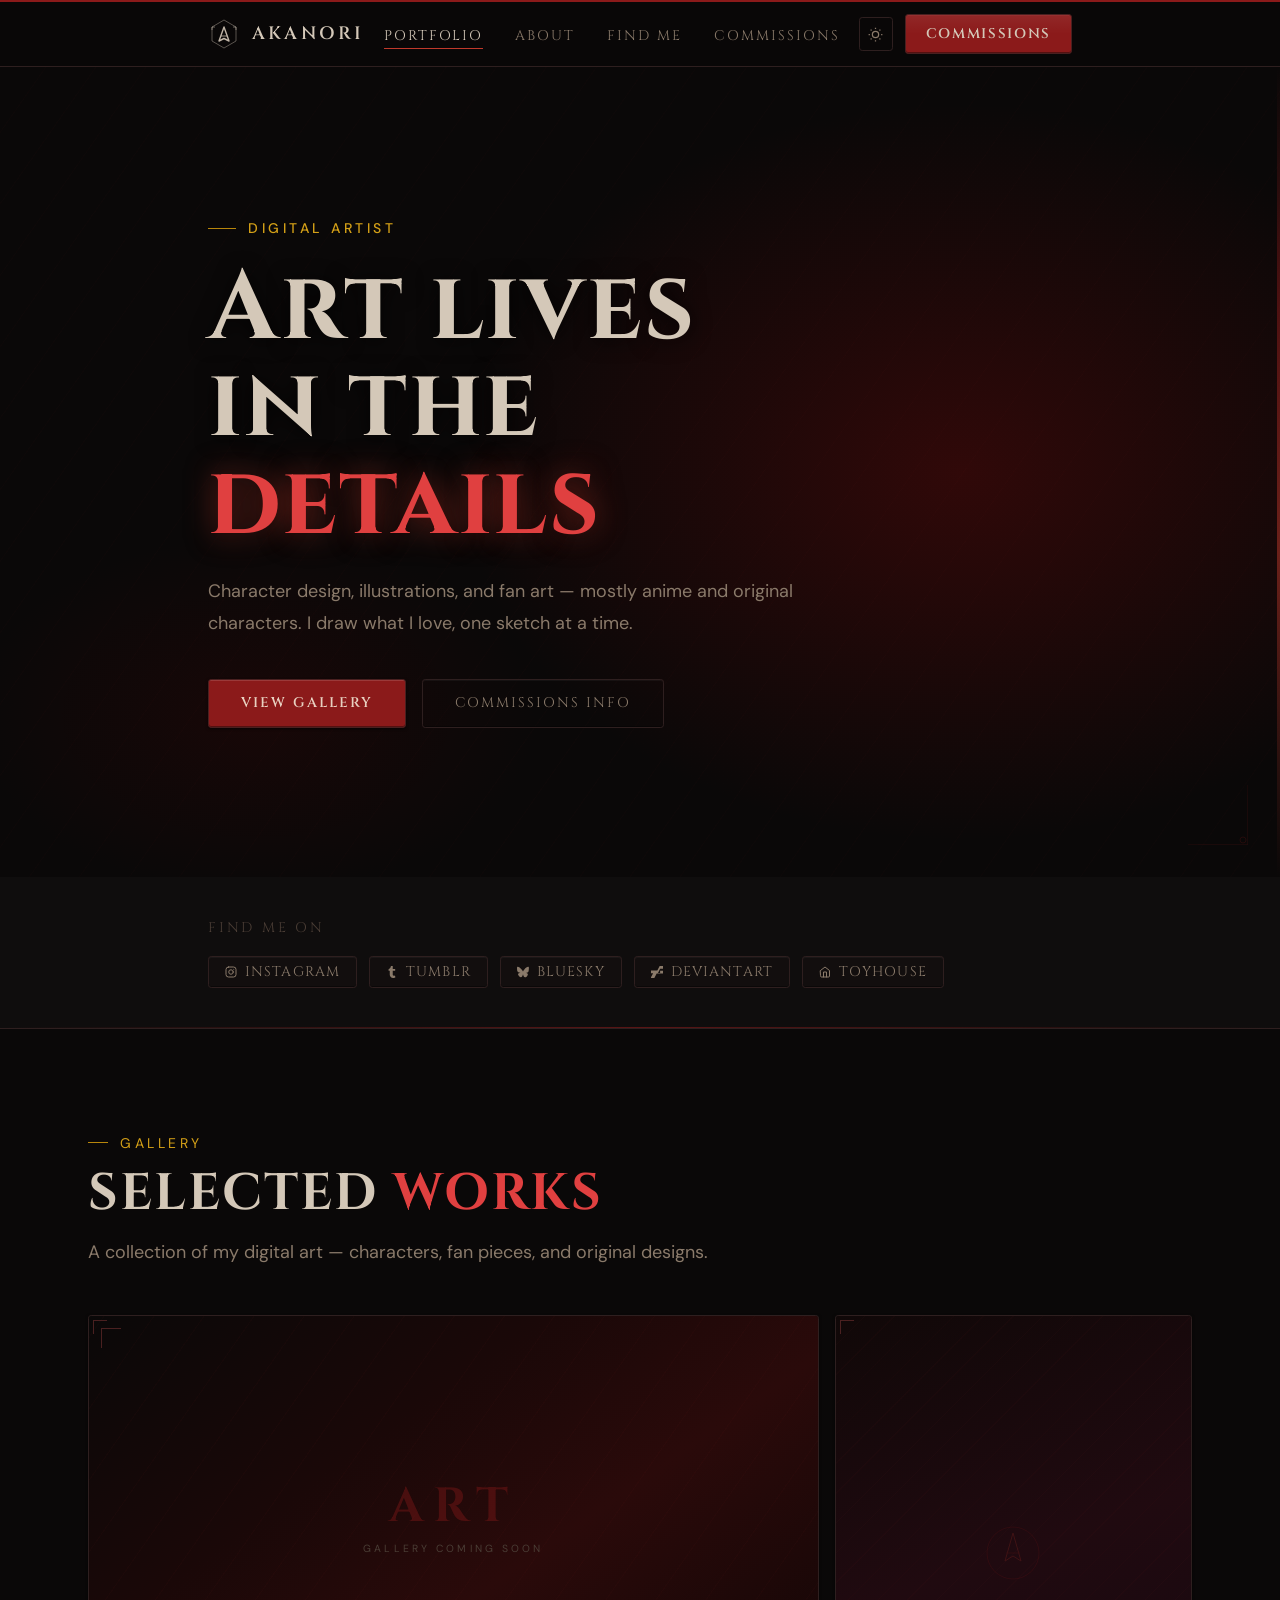
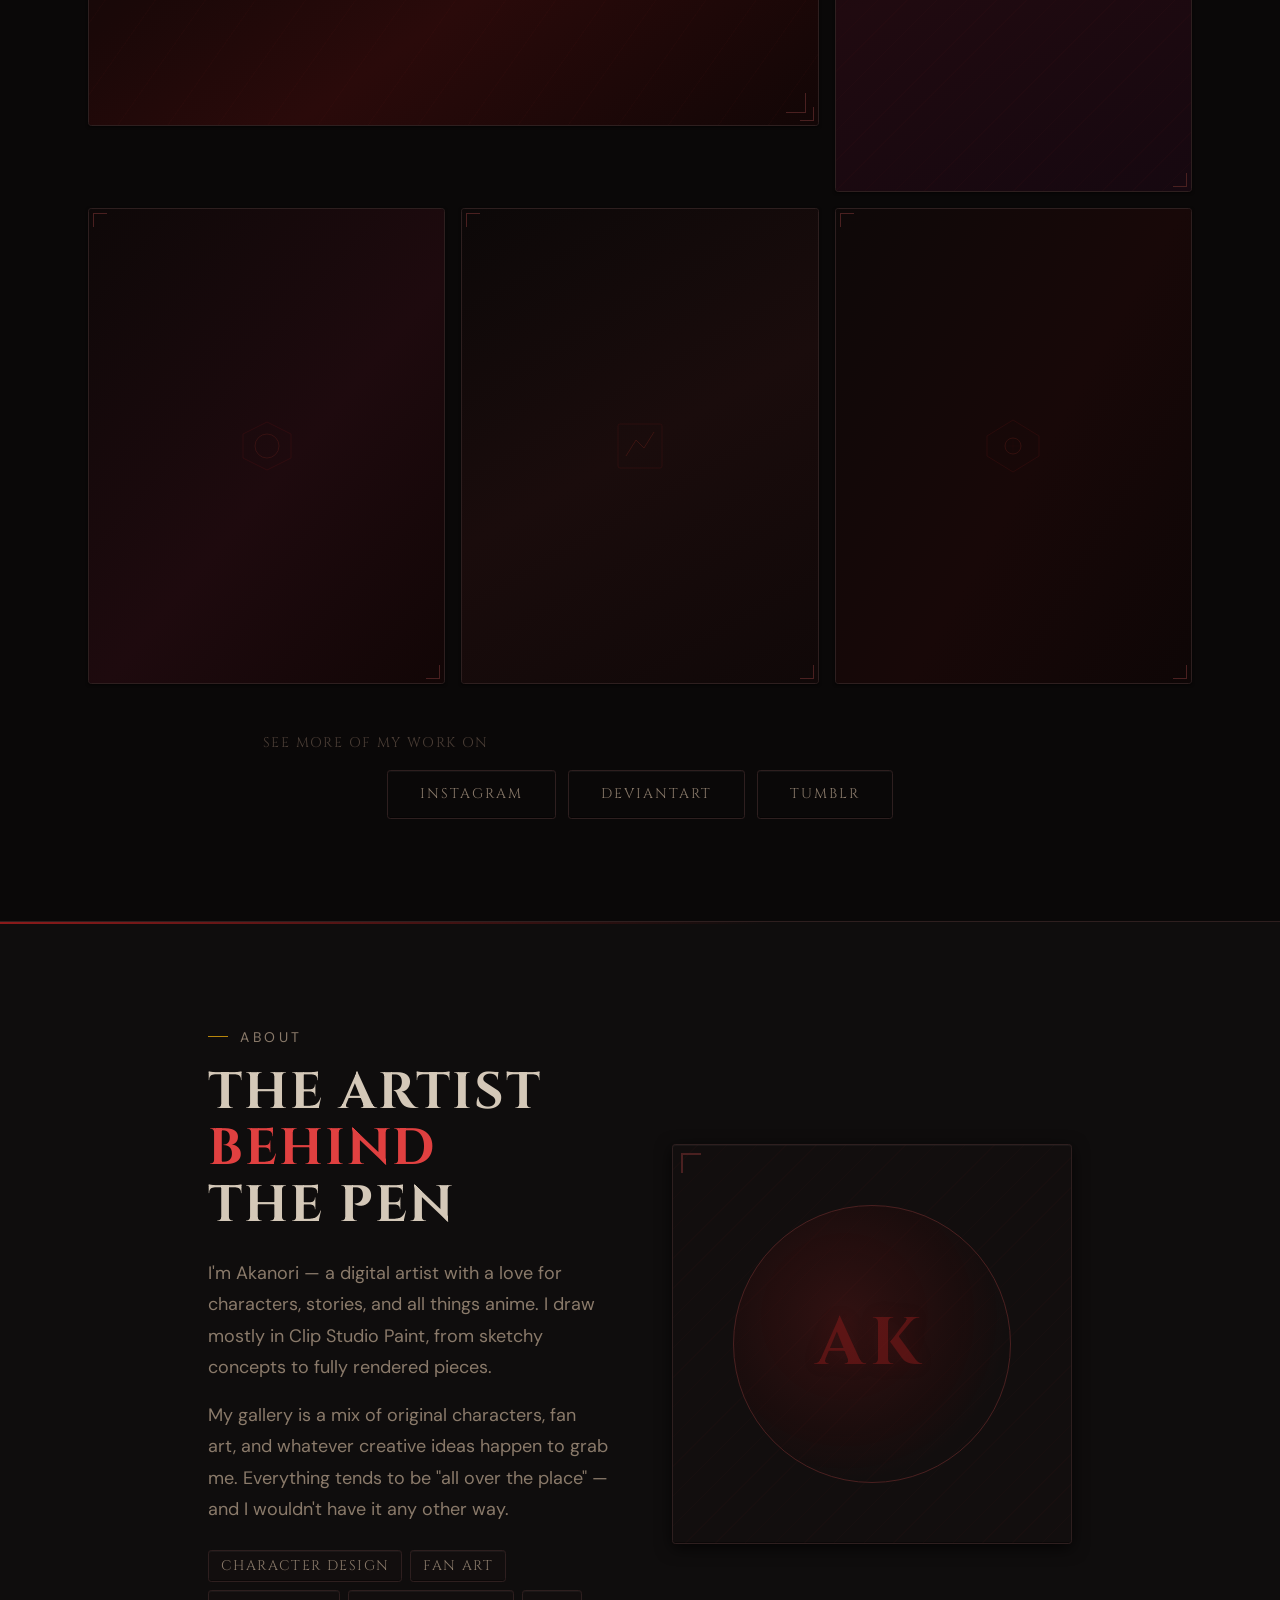
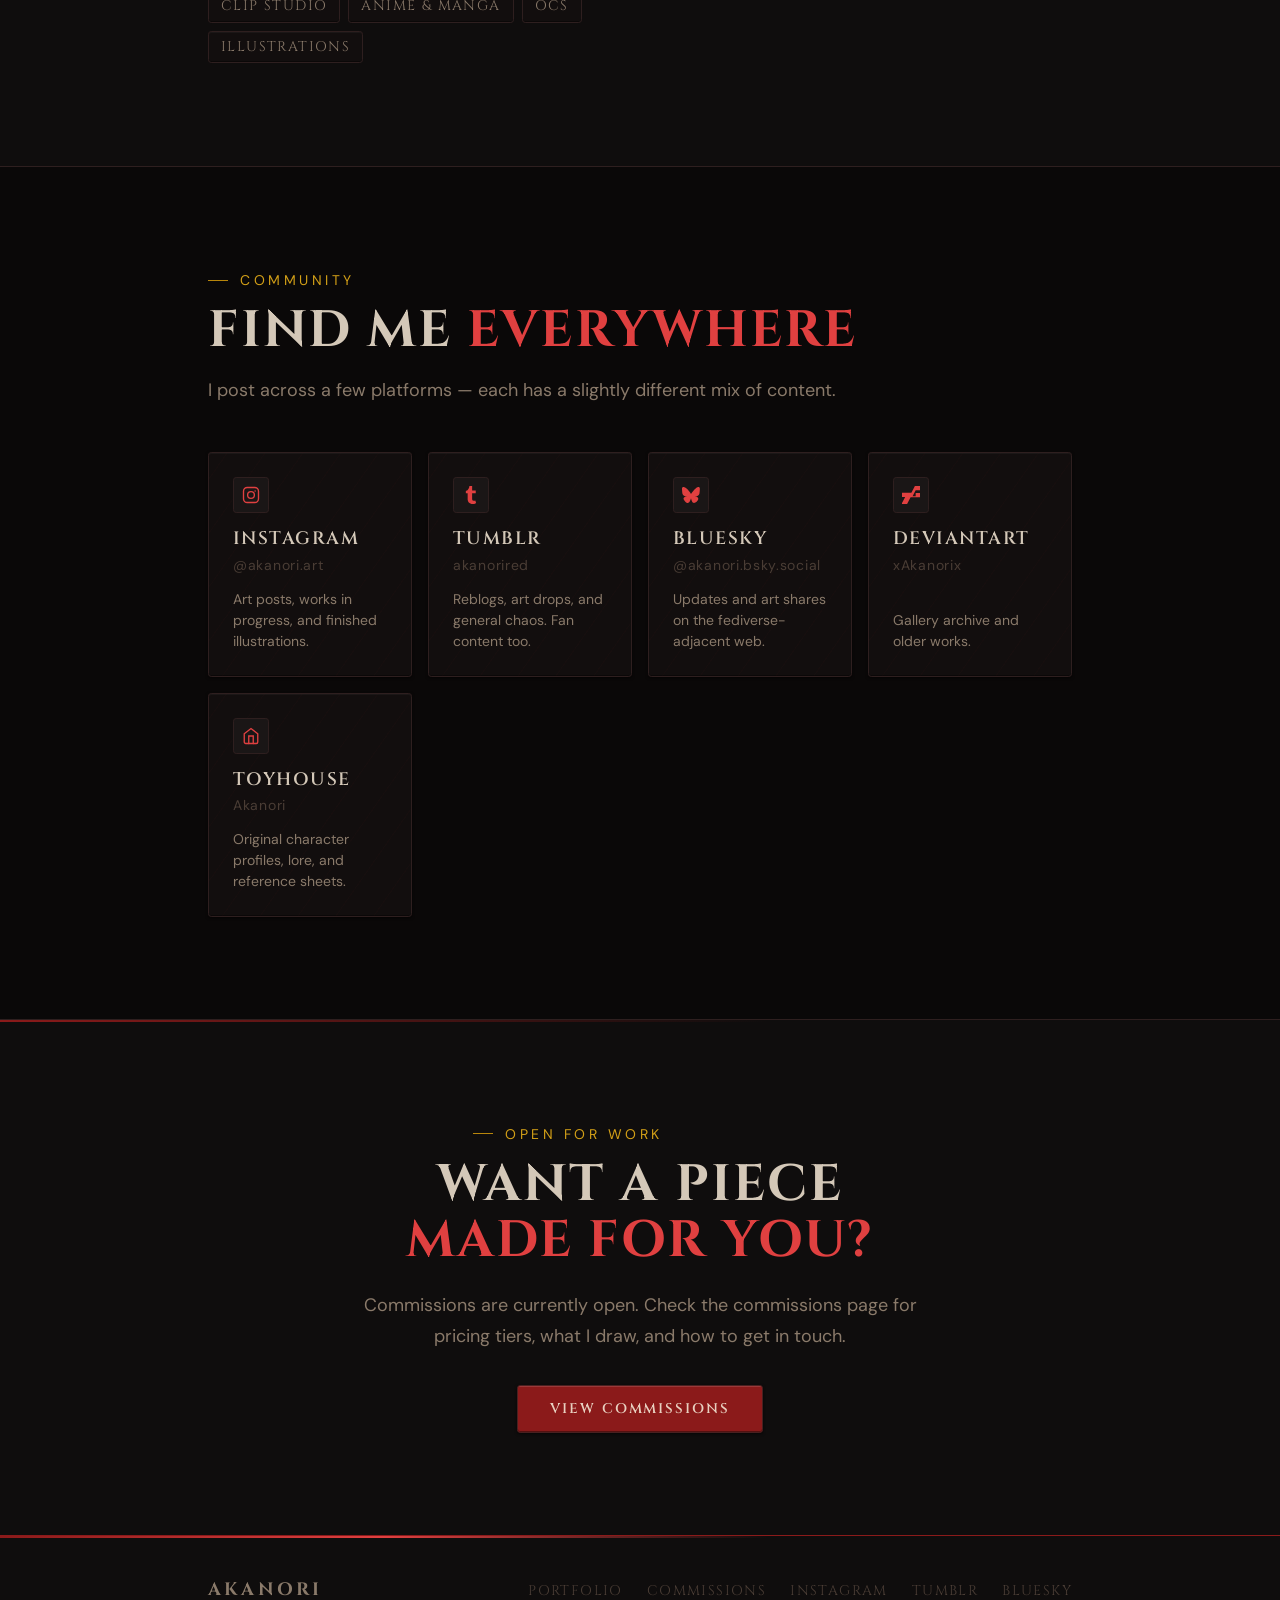
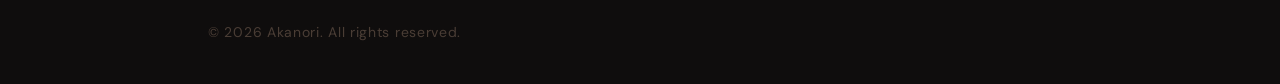
==== index.html @ 1252c1c4 "add stuff" ====
<!DOCTYPE html>
<html lang="en" data-theme="dark">
<head>
  <meta charset="UTF-8">
  <meta name="viewport" content="width=device-width, initial-scale=1.0">
  <title>Akanori — Digital Art Portfolio</title>
  <meta name="description" content="Digital art portfolio by Akanori — character design, illustrations, and fan art. Open for commissions.">
  <meta property="og:title" content="Akanori — Digital Art Portfolio">
  <meta property="og:description" content="Character design, illustrations, and fan art. Open for commissions.">
  <link rel="stylesheet" href="./style.css">
  <link rel="icon" href="favicon.svg" type="image/svg+xml">
</head>
<body>

  <!-- ====== HEADER ====== -->
  <header class="site-header" id="site-header">
    <div class="container">
      <nav class="nav">
        <a href="index.html" class="nav-logo" aria-label="Akanori — Home">
          <!-- SVG Logo: stylized A in a beveled hex/shield form, Limbus-inspired -->
          <svg width="32" height="32" viewBox="0 0 32 32" fill="none" aria-hidden="true">
            <!-- Outer hexagonal border -->
            <path d="M16 2 L28 9 L28 23 L16 30 L4 23 L4 9 Z" stroke="currentColor" stroke-width="1" opacity="0.4" fill="none"/>
            <!-- Inner letter A -->
            <path d="M16 9 L21 23 L16 20.5 L11 23 Z" fill="none" stroke="currentColor" stroke-width="1.4" stroke-linejoin="round" opacity="0.9"/>
            <line x1="13" y1="18" x2="19" y2="18" stroke="currentColor" stroke-width="1" opacity="0.7"/>
            <!-- Top corner marks -->
            <path d="M4 9 L7 9 M4 9 L4 12" stroke="currentColor" stroke-width="1" opacity="0.5"/>
            <path d="M28 9 L25 9 M28 9 L28 12" stroke="currentColor" stroke-width="1" opacity="0.5"/>
          </svg>
          <span class="nav-logo-text">Akanori</span>
        </a>

        <ul class="nav-links" id="nav-links" role="list">
          <li><a href="index.html" class="active">Portfolio</a></li>
          <li><a href="#about">About</a></li>
          <li><a href="#socials">Find me</a></li>
          <li><a href="commissions.html">Commissions</a></li>
        </ul>

        <div class="nav-actions">
          <button class="btn-theme" data-theme-toggle aria-label="Switch to light mode">
            <svg width="15" height="15" viewBox="0 0 24 24" fill="none" stroke="currentColor" stroke-width="2"><path d="M21 12.79A9 9 0 1 1 11.21 3 7 7 0 0 0 21 12.79z"/></svg>
          </button>
          <a href="commissions.html" class="btn-commissions">Commissions</a>
          <button class="nav-hamburger" id="nav-hamburger" aria-label="Open menu">
            <span></span><span></span><span></span>
          </button>
        </div>
      </nav>
    </div>
  </header>

  <main>
    <!-- ====== HERO ====== -->
    <section class="hero">
      <div class="hero-bg" aria-hidden="true"></div>
      <div class="container">
        <div class="hero-content">
          <p class="hero-eyebrow">Digital Artist</p>
          <h1 class="hero-title">
            Art lives<br>in the <em>details</em>
          </h1>
          <p class="hero-sub">
            Character design, illustrations, and fan art — mostly anime and
            original characters. I draw what I love, one sketch at a time.
          </p>
          <div class="hero-ctas">
            <a href="#gallery" class="btn-primary">View Gallery</a>
            <a href="commissions.html" class="btn-ghost">Commissions info</a>
          </div>
        </div>
      </div>

      <!-- Decorative bottom-right element inspired by Limbus corner hardware -->
      <div aria-hidden="true" style="position:absolute;bottom:var(--space-8);right:var(--space-8);opacity:0.2;pointer-events:none;">
        <svg width="60" height="60" viewBox="0 0 60 60" fill="none">
          <path d="M60 0 L60 60 L0 60" stroke="currentColor" stroke-width="1" fill="none" color="#8b1a1a"/>
          <path d="M60 10 L60 60 L10 60" stroke="currentColor" stroke-width="0.5" fill="none" color="#8b1a1a"/>
          <circle cx="55" cy="55" r="3" stroke="currentColor" stroke-width="1" fill="none" color="#8b1a1a"/>
        </svg>
      </div>
    </section>

    <!-- ====== SOCIAL BAR ====== -->
    <div class="social-bar">
      <div class="container">
        <div class="social-bar-inner">
          <span class="social-bar-label">Find me on</span>
          <div class="social-links">
            <a href="https://www.instagram.com/akanori.art/" target="_blank" rel="noopener" class="social-link">
              <svg width="12" height="12" viewBox="0 0 24 24" fill="none" stroke="currentColor" stroke-width="2" stroke-linecap="round" stroke-linejoin="round"><rect x="2" y="2" width="20" height="20" rx="5" ry="5"/><circle cx="12" cy="12" r="4.5"/><circle cx="17.5" cy="6.5" r="1" fill="currentColor" stroke="none"/></svg>
              Instagram
            </a>
            <a href="https://www.tumblr.com/blog/akanorired" target="_blank" rel="noopener" class="social-link">
              <svg width="12" height="12" viewBox="0 0 24 24" fill="currentColor"><path d="M14.563 24c-5.093 0-7.031-3.756-7.031-6.411V9.747H5.116V6.648c3.63-1.313 4.512-4.596 4.71-6.469C9.84.051 9.941 0 9.999 0h3.517v6.114h4.801v3.633h-4.82v7.47c.016 1.001.375 2.371 2.207 2.371h.09c.631-.02 1.486-.205 1.936-.419l1.156 3.425c-.436.636-2.4 1.374-4.304 1.406z"/></svg>
              Tumblr
            </a>
            <a href="https://bsky.app/profile/akanori.bsky.social" target="_blank" rel="noopener" class="social-link">
              <svg width="12" height="12" viewBox="0 0 24 24" fill="currentColor"><path d="M12 10.8c-1.087-2.114-4.046-6.053-6.798-7.995C2.566.944 1.561 1.266.902 1.565.139 1.908 0 3.08 0 3.768c0 .69.378 5.65.624 6.479.815 2.736 3.713 3.66 6.383 3.364.136-.02.275-.039.415-.056-.138.022-.276.04-.415.056-3.912.58-7.387 2.005-2.83 7.078 5.013 5.19 6.87-1.113 7.823-4.308.953 3.195 2.05 9.271 7.733 4.395 4.267-4.912.964-6.514-2.92-7.075a8.965 8.965 0 0 1-.411-.064c.135.017.273.035.411.064 2.67.297 5.568-.628 6.383-3.363.246-.83.624-5.79.624-6.48 0-.69-.139-1.861-.902-2.203-.659-.299-1.664-.62-4.3 1.24C16.046 4.748 13.087 8.687 12 10.8Z"/></svg>
              Bluesky
            </a>
            <a href="https://www.deviantart.com/xakanorix" target="_blank" rel="noopener" class="social-link">
              <svg width="12" height="12" viewBox="0 0 24 24" fill="currentColor"><path d="M18.228 13.788H14.01l.47-.932 3.742-7.158.006-.012H24V0h-6.732l-.248.476-4.124 7.905-.028.052-.012.025-.292.571H12.54v.001H0v5.57h4.204l-.47.932-3.742 7.158-.006.012H0V24h6.732l.248-.476 4.124-7.905.028-.052.012-.025.292-.571h.028v-.001H24v-5.57h-5.772v-.612z"/></svg>
              DeviantArt
            </a>
            <a href="https://toyhou.se/Akanori" target="_blank" rel="noopener" class="social-link">
              <svg width="12" height="12" viewBox="0 0 24 24" fill="none" stroke="currentColor" stroke-width="2" stroke-linecap="round"><path d="M3 9l9-7 9 7v11a2 2 0 0 1-2 2H5a2 2 0 0 1-2-2z"/><polyline points="9 22 9 12 15 12 15 22"/></svg>
              Toyhouse
            </a>
          </div>
        </div>
      </div>
    </div>

    <!-- ====== GALLERY ====== -->
    <section class="section" id="gallery">
      <div class="container container--wide">
        <div class="section-header fade-up">
          <p class="section-eyebrow">Gallery</p>
          <h2 class="section-title">Selected <em>Works</em></h2>
          <p class="section-desc">A collection of my digital art — characters, fan pieces, and original designs.</p>
        </div>

        <div class="gallery-grid">
          <!-- Featured -->
          <div class="gallery-card gallery-card--featured fade-up">
            <div style="width:100%;height:100%;background:linear-gradient(145deg,#0a0808 0%,#1a0808 35%,#2a0a0a 60%,#120606 100%);display:flex;align-items:center;justify-content:center;position:relative;overflow:hidden;">
              <!-- Diagonal hatching -->
              <div style="position:absolute;inset:0;background-image:repeating-linear-gradient(-55deg,transparent,transparent 40px,rgba(139,26,26,0.04) 40px,rgba(139,26,26,0.04) 41px);"></div>
              <!-- Corner bracket top-left -->
              <div style="position:absolute;top:12px;left:12px;width:20px;height:20px;border-top:1.5px solid #4a2020;border-left:1.5px solid #4a2020;"></div>
              <div style="position:absolute;bottom:12px;right:12px;width:20px;height:20px;border-bottom:1.5px solid #4a2020;border-right:1.5px solid #4a2020;"></div>
              <div style="text-align:center;z-index:1;position:relative;">
                <div style="font-family:'Cinzel',serif;font-size:3rem;font-weight:700;letter-spacing:0.2em;text-transform:uppercase;color:#8b1a1a;opacity:0.4;line-height:1;">Art</div>
                <div style="font-family:'DM Sans',sans-serif;font-size:0.65rem;letter-spacing:0.3em;text-transform:uppercase;color:#4a3d35;margin-top:0.6rem;">Gallery coming soon</div>
              </div>
            </div>
            <div class="gallery-card-overlay">
              <div class="gallery-card-info">
                <div class="gallery-card-title">Original Characters</div>
                <div class="gallery-card-meta">Character Design · Digital</div>
              </div>
            </div>
          </div>

          <!-- Card 2 -->
          <div class="gallery-card fade-up">
            <div style="width:100%;height:100%;background:linear-gradient(160deg,#100808 0%,#200a10 50%,#160810 100%);display:flex;align-items:center;justify-content:center;position:relative;">
              <div style="position:absolute;inset:0;background-image:repeating-linear-gradient(-45deg,transparent,transparent 20px,rgba(139,26,26,0.04) 20px,rgba(139,26,26,0.04) 21px);"></div>
              <svg width="60" height="60" viewBox="0 0 60 60" fill="none" style="opacity:0.2;position:relative;z-index:1;">
                <circle cx="30" cy="30" r="26" stroke="#8b1a1a" stroke-width="0.8"/>
                <path d="M30 10 L38 38 L30 33 L22 38 Z" stroke="#c0392b" stroke-width="1" fill="none" stroke-linejoin="round"/>
                <line x1="23" y1="30" x2="37" y2="30" stroke="#8b1a1a" stroke-width="0.8"/>
              </svg>
            </div>
            <div class="gallery-card-overlay">
              <div class="gallery-card-info">
                <div class="gallery-card-title">Fan Art</div>
                <div class="gallery-card-meta">Anime · Illustrations</div>
              </div>
            </div>
          </div>

          <!-- Card 3 -->
          <div class="gallery-card fade-up">
            <div style="width:100%;height:100%;background:linear-gradient(130deg,#0e0808 0%,#1e0a0e 55%,#120606 100%);display:flex;align-items:center;justify-content:center;position:relative;">
              <svg width="60" height="60" viewBox="0 0 60 60" fill="none" style="opacity:0.2;">
                <path d="M30 6 L54 18 L54 42 L30 54 L6 42 L6 18 Z" stroke="#8b1a1a" stroke-width="0.8" fill="none"/>
                <circle cx="30" cy="30" r="12" stroke="#c0392b" stroke-width="0.8"/>
              </svg>
            </div>
            <div class="gallery-card-overlay">
              <div class="gallery-card-info">
                <div class="gallery-card-title">Character Portraits</div>
                <div class="gallery-card-meta">Digital · Clip Studio</div>
              </div>
            </div>
          </div>

          <!-- Card 4 -->
          <div class="gallery-card fade-up">
            <div style="width:100%;height:100%;background:linear-gradient(150deg,#0c0808 0%,#1a0c0c 50%,#100808 100%);display:flex;align-items:center;justify-content:center;position:relative;">
              <svg width="60" height="60" viewBox="0 0 60 60" fill="none" style="opacity:0.2;">
                <rect x="8" y="8" width="44" height="44" rx="2" stroke="#8b1a1a" stroke-width="0.8" fill="none"/>
                <path d="M16 40 L26 24 L34 32 L44 16" stroke="#c0392b" stroke-width="1" fill="none" stroke-linejoin="round"/>
              </svg>
            </div>
            <div class="gallery-card-overlay">
              <div class="gallery-card-info">
                <div class="gallery-card-title">Sketches</div>
                <div class="gallery-card-meta">Studies · Concepts</div>
              </div>
            </div>
          </div>

          <!-- Card 5 -->
          <div class="gallery-card fade-up">
            <div style="width:100%;height:100%;background:linear-gradient(120deg,#0e0808 0%,#180808 55%,#0e0606 100%);display:flex;align-items:center;justify-content:center;position:relative;">
              <svg width="60" height="60" viewBox="0 0 60 60" fill="none" style="opacity:0.2;">
                <path d="M30 4 L56 20 L56 40 L30 56 L4 40 L4 20 Z" stroke="#8b1a1a" stroke-width="0.8" fill="none"/>
                <circle cx="30" cy="30" r="8" stroke="#c0392b" stroke-width="0.8"/>
                <path d="M30 22 L30 38 M22 30 L38 30" stroke="#8b1a1a" stroke-width="0.5" opacity="0.5"/>
              </svg>
            </div>
            <div class="gallery-card-overlay">
              <div class="gallery-card-info">
                <div class="gallery-card-title">OC Designs</div>
                <div class="gallery-card-meta">Original · Worldbuilding</div>
              </div>
            </div>
          </div>
        </div>

        <div style="text-align:center;margin-top:var(--space-12);" class="fade-up">
          <p style="font-size:var(--text-xs);color:var(--color-text-faint);margin-bottom:var(--space-4);letter-spacing:0.1em;text-transform:uppercase;font-family:'Cinzel',serif;">See more of my work on</p>
          <div style="display:flex;gap:var(--space-3);justify-content:center;flex-wrap:wrap;">
            <a href="https://www.instagram.com/akanori.art/" target="_blank" rel="noopener" class="btn-ghost">Instagram</a>
            <a href="https://www.deviantart.com/xakanorix" target="_blank" rel="noopener" class="btn-ghost">DeviantArt</a>
            <a href="https://www.tumblr.com/blog/akanorired" target="_blank" rel="noopener" class="btn-ghost">Tumblr</a>
          </div>
        </div>
      </div>
    </section>

    <!-- ====== ABOUT ====== -->
    <section class="about-strip" id="about">
      <div class="container">
        <div class="about-inner">
          <div class="about-text fade-up">
            <p class="section-eyebrow">About</p>
            <h2 class="section-title">The artist <em>behind</em> the pen</h2>
            <p>I'm Akanori — a digital artist with a love for characters, stories, and all things anime. I draw mostly in Clip Studio Paint, from sketchy concepts to fully rendered pieces.</p>
            <p>My gallery is a mix of original characters, fan art, and whatever creative ideas happen to grab me. Everything tends to be "all over the place" — and I wouldn't have it any other way.</p>
            <div class="about-tags">
              <span class="tag">Character Design</span>
              <span class="tag">Fan Art</span>
              <span class="tag">Clip Studio</span>
              <span class="tag">Anime &amp; Manga</span>
              <span class="tag">OCs</span>
              <span class="tag">Illustrations</span>
            </div>
          </div>
          <div class="about-visual fade-up">
            <div class="about-canvas">
              <div class="about-canvas-inner">
                <span class="about-initials">AK</span>
              </div>
            </div>
          </div>
        </div>
      </div>
    </section>

    <!-- ====== SOCIALS ====== -->
    <section class="socials-section section" id="socials">
      <div class="container">
        <div class="section-header fade-up">
          <p class="section-eyebrow">Community</p>
          <h2 class="section-title">Find me <em>everywhere</em></h2>
          <p class="section-desc">I post across a few platforms — each has a slightly different mix of content.</p>
        </div>
        <div class="socials-grid">

          <a href="https://www.instagram.com/akanori.art/" target="_blank" rel="noopener" class="social-card fade-up">
            <div class="social-card-icon">
              <svg width="18" height="18" viewBox="0 0 24 24" fill="none" stroke="currentColor" stroke-width="1.8" stroke-linecap="round" stroke-linejoin="round"><rect x="2" y="2" width="20" height="20" rx="5" ry="5"/><circle cx="12" cy="12" r="4.5"/><circle cx="17.5" cy="6.5" r="1" fill="currentColor" stroke="none"/></svg>
            </div>
            <div><div class="social-card-name">Instagram</div><div class="social-card-handle">@akanori.art</div></div>
            <p class="social-card-desc">Art posts, works in progress, and finished illustrations.</p>
          </a>

          <a href="https://www.tumblr.com/blog/akanorired" target="_blank" rel="noopener" class="social-card fade-up">
            <div class="social-card-icon">
              <svg width="18" height="18" viewBox="0 0 24 24" fill="currentColor"><path d="M14.563 24c-5.093 0-7.031-3.756-7.031-6.411V9.747H5.116V6.648c3.63-1.313 4.512-4.596 4.71-6.469C9.84.051 9.941 0 9.999 0h3.517v6.114h4.801v3.633h-4.82v7.47c.016 1.001.375 2.371 2.207 2.371h.09c.631-.02 1.486-.205 1.936-.419l1.156 3.425c-.436.636-2.4 1.374-4.304 1.406z"/></svg>
            </div>
            <div><div class="social-card-name">Tumblr</div><div class="social-card-handle">akanorired</div></div>
            <p class="social-card-desc">Reblogs, art drops, and general chaos. Fan content too.</p>
          </a>

          <a href="https://bsky.app/profile/akanori.bsky.social" target="_blank" rel="noopener" class="social-card fade-up">
            <div class="social-card-icon">
              <svg width="18" height="18" viewBox="0 0 24 24" fill="currentColor"><path d="M12 10.8c-1.087-2.114-4.046-6.053-6.798-7.995C2.566.944 1.561 1.266.902 1.565.139 1.908 0 3.08 0 3.768c0 .69.378 5.65.624 6.479.815 2.736 3.713 3.66 6.383 3.364.136-.02.275-.039.415-.056-.138.022-.276.04-.415.056-3.912.58-7.387 2.005-2.83 7.078 5.013 5.19 6.87-1.113 7.823-4.308.953 3.195 2.05 9.271 7.733 4.395 4.267-4.912.964-6.514-2.92-7.075a8.965 8.965 0 0 1-.411-.064c.135.017.273.035.411.064 2.67.297 5.568-.628 6.383-3.363.246-.83.624-5.79.624-6.48 0-.69-.139-1.861-.902-2.203-.659-.299-1.664-.62-4.3 1.24C16.046 4.748 13.087 8.687 12 10.8Z"/></svg>
            </div>
            <div><div class="social-card-name">Bluesky</div><div class="social-card-handle">@akanori.bsky.social</div></div>
            <p class="social-card-desc">Updates and art shares on the fediverse-adjacent web.</p>
          </a>

          <a href="https://www.deviantart.com/xakanorix" target="_blank" rel="noopener" class="social-card fade-up">
            <div class="social-card-icon">
              <svg width="18" height="18" viewBox="0 0 24 24" fill="currentColor"><path d="M18.228 13.788H14.01l.47-.932 3.742-7.158.006-.012H24V0h-6.732l-.248.476-4.124 7.905-.028.052-.012.025-.292.571H12.54v.001H0v5.57h4.204l-.47.932-3.742 7.158-.006.012H0V24h6.732l.248-.476 4.124-7.905.028-.052.012-.025.292-.571h.028v-.001H24v-5.57h-5.772v-.612z"/></svg>
            </div>
            <div><div class="social-card-name">DeviantArt</div><div class="social-card-handle">xAkanorix</div></div>
            <p class="social-card-desc">Gallery archive and older works.</p>
          </a>

          <a href="https://toyhou.se/Akanori" target="_blank" rel="noopener" class="social-card fade-up">
            <div class="social-card-icon">
              <svg width="18" height="18" viewBox="0 0 24 24" fill="none" stroke="currentColor" stroke-width="1.8" stroke-linecap="round"><path d="M3 9l9-7 9 7v11a2 2 0 0 1-2 2H5a2 2 0 0 1-2-2z"/><polyline points="9 22 9 12 15 12 15 22"/></svg>
            </div>
            <div><div class="social-card-name">Toyhouse</div><div class="social-card-handle">Akanori</div></div>
            <p class="social-card-desc">Original character profiles, lore, and reference sheets.</p>
          </a>

        </div>
      </div>
    </section>

    <!-- ====== COMMISSIONS CTA ====== -->
    <section class="section" style="background:var(--color-surface);border-top:1px solid var(--color-border);position:relative;">
      <!-- top red accent -->
      <div style="position:absolute;top:0;left:0;right:0;height:2px;background:linear-gradient(to right,var(--color-primary),transparent 60%);pointer-events:none;"></div>
      <div class="container" style="text-align:center;">
        <div class="fade-up">
          <p class="section-eyebrow" style="justify-content:center;">Open for work</p>
          <h2 class="section-title" style="margin-bottom:var(--space-5);">Want a piece <em>made for you?</em></h2>
          <p style="color:var(--color-text-muted);max-width:48ch;margin-inline:auto;margin-bottom:var(--space-8);line-height:1.75;">
            Commissions are currently open. Check the commissions page for pricing tiers, what I draw, and how to get in touch.
          </p>
          <a href="commissions.html" class="btn-primary" style="display:inline-flex;">View Commissions</a>
        </div>
      </div>
    </section>

  </main>

  <!-- ====== FOOTER ====== -->
  <footer class="site-footer">
    <div class="container">
      <div class="footer-inner">
        <a href="index.html" class="footer-logo">Akanori</a>
        <div class="footer-links">
          <a href="index.html">Portfolio</a>
          <a href="commissions.html">Commissions</a>
          <a href="https://www.instagram.com/akanori.art/" target="_blank" rel="noopener">Instagram</a>
          <a href="https://www.tumblr.com/blog/akanorired" target="_blank" rel="noopener">Tumblr</a>
          <a href="https://bsky.app/profile/akanori.bsky.social" target="_blank" rel="noopener">Bluesky</a>
        </div>
        <p class="footer-copy">© 2026 Akanori. All rights reserved.</p>
      </div>
    </div>
  </footer>

  <script>
    (function() {
      const toggle = document.querySelector('[data-theme-toggle]');
      const html = document.documentElement;
      let theme = 'dark';
      html.setAttribute('data-theme', theme);
      function updateIcon() {
        if (!toggle) return;
        toggle.innerHTML = theme === 'dark'
          ? '<svg width="15" height="15" viewBox="0 0 24 24" fill="none" stroke="currentColor" stroke-width="2"><circle cx="12" cy="12" r="5"/><path d="M12 1v2M12 21v2M4.22 4.22l1.42 1.42M18.36 18.36l1.42 1.42M1 12h2M21 12h2M4.22 19.78l1.42-1.42M18.36 5.64l1.42-1.42"/></svg>'
          : '<svg width="15" height="15" viewBox="0 0 24 24" fill="none" stroke="currentColor" stroke-width="2"><path d="M21 12.79A9 9 0 1 1 11.21 3 7 7 0 0 0 21 12.79z"/></svg>';
        toggle.setAttribute('aria-label', 'Switch to ' + (theme === 'dark' ? 'light' : 'dark') + ' mode');
      }
      updateIcon();
      toggle && toggle.addEventListener('click', () => {
        theme = theme === 'dark' ? 'light' : 'dark';
        html.setAttribute('data-theme', theme);
        updateIcon();
      });
    })();

    (function() {
      const header = document.getElementById('site-header');
      window.addEventListener('scroll', () => {
        header.classList.toggle('site-header--scrolled', window.scrollY > 10);
      }, { passive: true });
    })();

    (function() {
      const btn = document.getElementById('nav-hamburger');
      const links = document.getElementById('nav-links');
      if (!btn || !links) return;
      btn.addEventListener('click', () => {
        const open = links.classList.toggle('open');
        btn.setAttribute('aria-expanded', open);
      });
    })();

    (function() {
      const els = document.querySelectorAll('.fade-up');
      if (!('IntersectionObserver' in window)) { els.forEach(el => el.classList.add('visible')); return; }
      const io = new IntersectionObserver((entries) => {
        entries.forEach(e => { if (e.isIntersecting) { e.target.classList.add('visible'); io.unobserve(e.target); } });
      }, { threshold: 0.08 });
      els.forEach(el => io.observe(el));
    })();
  </script>
<script data-pplx-inline-edit>
(function(){
  if(window===window.top)return;
  function inlineAll(orig,clone){
    if(orig.nodeType!==1)return;
    try{
      var cs=getComputedStyle(orig);
      var t='';
      for(var i=0;i<cs.length;i++){t+=cs[i]+':'+cs.getPropertyValue(cs[i])+';';}
      clone.style.cssText=t;
    }catch(e){}
    var oc=orig.children,cc=clone.children;
    for(var j=0;j<oc.length&&j<cc.length;j++){inlineAll(oc[j],cc[j]);}
  }
  function stripExternal(clone){
    var imgs=clone.querySelectorAll('img');
    for(var i=0;i<imgs.length;i++){
      var s=imgs[i].getAttribute('src');
      if(s&&!s.startsWith('data:'))imgs[i].removeAttribute('src');
    }
    var all=clone.querySelectorAll('*');
    for(var i=0;i<all.length;i++){
      var st=all[i].style.cssText;
      if(st&&st.indexOf('url(')>=0){
        all[i].style.cssText=st.replace(/url\(["']?(?!data:)[^)"']*["']?\)/gi,'none');
      }
    }
  }
  window.addEventListener('message',function(e){
    if(!e.data||e.data.type!=='INLINE_EDIT_CAPTURE_REQUEST')return;
    var scrollX=window.scrollX||window.pageXOffset||0;
    var scrollY=window.scrollY||window.pageYOffset||0;
    var w=window.innerWidth,h=window.innerHeight;
    try{
      var clone=document.documentElement.cloneNode(true);
      var rm=clone.querySelectorAll('script,link[rel="stylesheet"],style');
      for(var i=0;i<rm.length;i++){rm[i].remove();}
      inlineAll(document.documentElement,clone);
      stripExternal(clone);
      var html=new XMLSerializer().serializeToString(clone);
      var svg='<svg xmlns="http://www.w3.org/2000/svg" width="'+w+'" height="'+h+'">'
        +'<foreignObject width="100%" height="100%">'
        +'<div xmlns="http://www.w3.org/1999/xhtml" style="width:'+w+'px;height:'+h+'px;overflow:hidden">'
        +'<div style="transform:translate(-'+scrollX+'px,-'+scrollY+'px);transform-origin:top left">'
        +html+'</div></div></foreignObject></svg>';
      var svgUrl='data:image/svg+xml;charset=utf-8,'+encodeURIComponent(svg);
      var img=new Image();
      img.onload=function(){
        var c=document.createElement('canvas');c.width=w;c.height=h;
        c.getContext('2d').drawImage(img,0,0);
        window.parent.postMessage({type:'INLINE_EDIT_SCREENSHOT_RESULT',dataUrl:c.toDataURL('image/png'),scrollX:scrollX,scrollY:scrollY},'*');
      };
      img.onerror=function(){
        window.parent.postMessage({type:'INLINE_EDIT_SCREENSHOT_RESULT',dataUrl:null,scrollX:scrollX,scrollY:scrollY},'*');
      };
      img.src=svgUrl;
    }catch(err){
      window.parent.postMessage({type:'INLINE_EDIT_SCREENSHOT_RESULT',dataUrl:null,scrollX:scrollX,scrollY:scrollY},'*');
    }
  });
})();
</script></body>
</html>
---- style.css ----
/* ============================
   AKANORI ART — Limbus Company Aesthetic
   Wine red & black, textured steel panels,
   beveled borders, Dante's hellbus vibes
   ============================ */

@import url('https://fonts.googleapis.com/css2?family=Cinzel:wght@400;600;700&family=DM+Sans:wght@300;400;500&display=swap');

/* ---- Tokens ---- */
:root {
  --font-display: 'Cinzel', 'Trajan Pro', Georgia, serif;
  --font-body: 'DM Sans', 'Helvetica Neue', sans-serif;

  --text-xs:   clamp(0.75rem,  0.7rem + 0.25vw, 0.875rem);
  --text-sm:   clamp(0.875rem, 0.8rem + 0.35vw, 1rem);
  --text-base: clamp(1rem,     0.95rem + 0.25vw, 1.125rem);
  --text-lg:   clamp(1.125rem, 1rem + 0.75vw,   1.5rem);
  --text-xl:   clamp(1.5rem,   1.2rem + 1.25vw, 2.25rem);
  --text-2xl:  clamp(2rem,     1.2rem + 2.5vw,  3.5rem);
  --text-3xl:  clamp(2.5rem,   1rem + 4vw,      5rem);
  --text-hero: clamp(3rem,     0.5rem + 7vw,    8rem);

  --space-1: 0.25rem;
  --space-2: 0.5rem;
  --space-3: 0.75rem;
  --space-4: 1rem;
  --space-5: 1.25rem;
  --space-6: 1.5rem;
  --space-8: 2rem;
  --space-10: 2.5rem;
  --space-12: 3rem;
  --space-16: 4rem;
  --space-20: 5rem;
  --space-24: 6rem;
  --space-32: 8rem;

  --radius-sm: 0.2rem;
  --radius-md: 0.25rem;
  --radius-lg: 0.35rem;
  --radius-xl: 0.5rem;
  --radius-full: 9999px;

  --transition: 180ms cubic-bezier(0.16, 1, 0.3, 1);
  --content-narrow: 640px;
  --content-default: 960px;
  --content-wide: 1200px;
}

/* ---- DARK MODE (primary) ---- */
:root,
[data-theme='dark'] {
  /* Deep steel-black backgrounds */
  --color-bg:           #0a0808;
  --color-surface:      #0f0d0d;
  --color-surface-2:    #141111;
  --color-surface-offset: #1a1616;
  --color-panel:        #120e0e;
  --color-border:       #2e1f1f;
  --color-border-bright:#4a2020;
  --color-divider:      #1e1414;

  --color-text:         #d4c8b8;
  --color-text-muted:   #8a7a6a;
  --color-text-faint:   #4a3d35;
  --color-text-inverse: #0a0808;

  /* Wine red primary */
  --color-primary:       #8b1a1a;
  --color-primary-bright:#b02020;
  --color-primary-hover: #a01e1e;
  --color-primary-glow:  rgba(139, 26, 26, 0.25);
  --color-primary-dim:   rgba(139, 26, 26, 0.12);

  /* Blood red highlights */
  --color-red:           #c0392b;
  --color-red-bright:    #e04040;
  --color-red-glow:      rgba(192, 57, 43, 0.3);

  /* Tarnished gold accent (Limbus uses amber/gold for labels) */
  --color-gold:          #b8860b;
  --color-gold-bright:   #d4a017;
  --color-gold-dim:      rgba(184, 134, 11, 0.15);

  --shadow-sm: 0 1px 3px rgba(0,0,0,0.6);
  --shadow-md: 0 4px 16px rgba(0,0,0,0.7);
  --shadow-lg: 0 12px 40px rgba(0,0,0,0.8);
  --shadow-inset: inset 0 1px 0 rgba(255,255,255,0.04), inset 0 -1px 0 rgba(0,0,0,0.4);

  /* Panel border effect: outer dark, inner light-on-top */
  --border-panel: 1px solid var(--color-border);
  --border-panel-bright: 1px solid var(--color-border-bright);
}

/* ---- LIGHT MODE ---- */
[data-theme='light'] {
  --color-bg:           #e8ddd5;
  --color-surface:      #f0e8df;
  --color-surface-2:    #f5ede4;
  --color-surface-offset: #ddd0c4;
  --color-panel:        #ede5dc;
  --color-border:       #b8a090;
  --color-border-bright:#8a6050;
  --color-divider:      #c8b8a8;

  --color-text:         #1e1008;
  --color-text-muted:   #5a4030;
  --color-text-faint:   #9a8070;
  --color-text-inverse: #f0e8df;

  --color-primary:       #7a1515;
  --color-primary-bright:#9a1a1a;
  --color-primary-hover: #8a1818;
  --color-primary-glow:  rgba(122, 21, 21, 0.2);
  --color-primary-dim:   rgba(122, 21, 21, 0.08);

  --color-red:           #a82820;
  --color-red-bright:    #c03028;
  --color-red-glow:      rgba(168, 40, 32, 0.25);

  --color-gold:          #9a6e08;
  --color-gold-bright:   #b07e10;
  --color-gold-dim:      rgba(154, 110, 8, 0.12);

  --shadow-sm: 0 1px 3px rgba(60,20,10,0.15);
  --shadow-md: 0 4px 16px rgba(60,20,10,0.2);
  --shadow-lg: 0 12px 40px rgba(60,20,10,0.25);
  --shadow-inset: inset 0 1px 0 rgba(255,255,255,0.5), inset 0 -1px 0 rgba(0,0,0,0.1);

  --border-panel: 1px solid var(--color-border);
  --border-panel-bright: 1px solid var(--color-border-bright);
}

@media (prefers-color-scheme: light) {
  :root:not([data-theme]) {
    --color-bg: #e8ddd5; --color-surface: #f0e8df; --color-surface-2: #f5ede4;
    --color-surface-offset: #ddd0c4; --color-panel: #ede5dc;
    --color-border: #b8a090; --color-border-bright: #8a6050; --color-divider: #c8b8a8;
    --color-text: #1e1008; --color-text-muted: #5a4030; --color-text-faint: #9a8070;
    --color-text-inverse: #f0e8df;
    --color-primary: #7a1515; --color-primary-bright: #9a1a1a; --color-primary-hover: #8a1818;
    --color-primary-glow: rgba(122,21,21,0.2); --color-primary-dim: rgba(122,21,21,0.08);
    --color-red: #a82820; --color-red-bright: #c03028; --color-red-glow: rgba(168,40,32,0.25);
    --color-gold: #9a6e08; --color-gold-bright: #b07e10; --color-gold-dim: rgba(154,110,8,0.12);
    --shadow-sm: 0 1px 3px rgba(60,20,10,0.15); --shadow-md: 0 4px 16px rgba(60,20,10,0.2);
    --shadow-lg: 0 12px 40px rgba(60,20,10,0.25);
    --shadow-inset: inset 0 1px 0 rgba(255,255,255,0.5), inset 0 -1px 0 rgba(0,0,0,0.1);
    --border-panel: 1px solid var(--color-border); --border-panel-bright: 1px solid var(--color-border-bright);
  }
}

/* ======== BASE ======== */
*, *::before, *::after { box-sizing: border-box; margin: 0; padding: 0; }

html {
  -webkit-font-smoothing: antialiased;
  -moz-osx-font-smoothing: grayscale;
  scroll-behavior: smooth;
  scroll-padding-top: var(--space-16);
}

/* Grain texture overlay on entire page */
body {
  min-height: 100dvh;
  font-family: var(--font-body);
  font-size: var(--text-base);
  line-height: 1.6;
  color: var(--color-text);
  background-color: var(--color-bg);
  transition: background-color 0.3s ease, color 0.3s ease;
  position: relative;
}
body::before {
  content: '';
  position: fixed;
  inset: 0;
  z-index: 0;
  pointer-events: none;
  opacity: 0.04;
  background-image: url("data:image/svg+xml,%3Csvg xmlns='http://www.w3.org/2000/svg' width='200' height='200'%3E%3Cfilter id='n'%3E%3CfeTurbulence type='fractalNoise' baseFrequency='0.9' numOctaves='4' stitchTiles='stitch'/%3E%3C/filter%3E%3Crect width='200' height='200' filter='url(%23n)' opacity='1'/%3E%3C/svg%3E");
  background-size: 180px 180px;
}
body > * { position: relative; z-index: 1; }

img, picture, video, canvas, svg { display: block; max-width: 100%; height: auto; }
ul[role='list'], ol[role='list'] { list-style: none; }
input, button, textarea, select { font: inherit; color: inherit; }

h1, h2, h3, h4, h5, h6 {
  font-family: var(--font-display);
  text-wrap: balance;
  line-height: 1.1;
  letter-spacing: 0.04em;
}

p, li { text-wrap: pretty; max-width: 72ch; }

::selection {
  background: var(--color-primary-glow);
  color: var(--color-text);
}
:focus-visible {
  outline: 1px solid var(--color-red);
  outline-offset: 3px;
  border-radius: var(--radius-sm);
}
@media (prefers-reduced-motion: reduce) {
  *, *::before, *::after { animation-duration: 0.01ms !important; transition-duration: 0.01ms !important; }
}
button { cursor: pointer; background: none; border: none; }
a { color: var(--color-red-bright); text-decoration: none; transition: color var(--transition); }
a:hover { color: var(--color-gold-bright); }

.sr-only {
  position: absolute; width: 1px; height: 1px; padding: 0;
  margin: -1px; overflow: hidden; clip: rect(0,0,0,0);
  white-space: nowrap; border-width: 0;
}

/* ======== LAYOUT ======== */
.container { width: 100%; max-width: var(--content-default); margin-inline: auto; padding-inline: clamp(var(--space-4), 4vw, var(--space-12)); }
.container--wide { max-width: var(--content-wide); }

/* ======== LIMBUS PANEL MIXIN ======== */
/* Beveled, aged steel panel look */
.panel {
  background: var(--color-panel);
  border: 1px solid var(--color-border);
  box-shadow: var(--shadow-inset), var(--shadow-sm);
  position: relative;
}
/* Corner bracket decoration */
.panel::before,
.panel::after {
  content: '';
  position: absolute;
  width: 12px;
  height: 12px;
  border-color: var(--color-border-bright);
  border-style: solid;
  border-width: 0;
  pointer-events: none;
  z-index: 1;
}
.panel::before { top: -1px; left: -1px; border-top-width: 2px; border-left-width: 2px; }
.panel::after  { bottom: -1px; right: -1px; border-bottom-width: 2px; border-right-width: 2px; }

/* ======== HEADER / NAV ======== */
.site-header {
  position: sticky;
  top: 0;
  z-index: 50;
  background: rgba(10, 8, 8, 0.94);
  backdrop-filter: blur(8px);
  -webkit-backdrop-filter: blur(8px);
  border-bottom: 1px solid var(--color-border);
  /* Top red stripe — classic Limbus top-bar accent */
  border-top: 2px solid var(--color-primary);
}
[data-theme='light'] .site-header {
  background: rgba(232, 221, 213, 0.95);
  border-top: 2px solid var(--color-primary);
}
.site-header--scrolled {
  box-shadow: 0 4px 20px rgba(0,0,0,0.7);
}

.nav {
  display: flex;
  align-items: center;
  justify-content: space-between;
  padding-block: var(--space-3);
}

.nav-logo {
  display: flex;
  align-items: center;
  gap: var(--space-3);
  text-decoration: none;
  color: var(--color-text);
}
.nav-logo-text {
  font-family: var(--font-display);
  font-size: var(--text-base);
  font-weight: 600;
  letter-spacing: 0.18em;
  text-transform: uppercase;
  color: var(--color-text);
}

.nav-links {
  display: flex;
  align-items: center;
  gap: var(--space-8);
  list-style: none;
}
.nav-links a {
  font-family: var(--font-display);
  font-size: var(--text-xs);
  font-weight: 400;
  letter-spacing: 0.14em;
  text-transform: uppercase;
  color: var(--color-text-muted);
  text-decoration: none;
  transition: color var(--transition);
  position: relative;
}
.nav-links a::after {
  content: '';
  position: absolute;
  bottom: -4px;
  left: 0; right: 100%;
  height: 1px;
  background: var(--color-red);
  transition: right var(--transition);
}
.nav-links a:hover,
.nav-links a.active {
  color: var(--color-text);
}
.nav-links a:hover::after,
.nav-links a.active::after {
  right: 0;
}

.nav-actions {
  display: flex;
  align-items: center;
  gap: var(--space-3);
}

.btn-theme {
  display: flex;
  align-items: center;
  justify-content: center;
  width: 34px;
  height: 34px;
  border-radius: var(--radius-sm);
  color: var(--color-text-muted);
  background: transparent;
  border: 1px solid var(--color-border);
  transition: all var(--transition);
}
.btn-theme:hover {
  color: var(--color-gold-bright);
  border-color: var(--color-gold);
  background: var(--color-gold-dim);
}

.btn-commissions {
  display: inline-flex;
  align-items: center;
  gap: var(--space-2);
  padding: var(--space-2) var(--space-5);
  border-radius: var(--radius-sm);
  font-family: var(--font-display);
  font-size: var(--text-xs);
  font-weight: 600;
  letter-spacing: 0.12em;
  text-transform: uppercase;
  background: var(--color-primary);
  color: var(--color-text);
  text-decoration: none;
  border: 1px solid var(--color-border-bright);
  box-shadow: var(--shadow-inset);
  transition: all var(--transition);
  white-space: nowrap;
  position: relative;
  overflow: hidden;
}
.btn-commissions::before {
  content: '';
  position: absolute;
  inset: 0;
  background: linear-gradient(180deg, rgba(255,255,255,0.06) 0%, transparent 50%);
  pointer-events: none;
}
.btn-commissions:hover {
  background: var(--color-primary-hover);
  color: #f0d8c8;
  box-shadow: var(--shadow-inset), 0 0 16px var(--color-primary-glow);
  border-color: var(--color-red);
}

.nav-hamburger {
  display: none;
  flex-direction: column;
  gap: 5px;
  width: 34px;
  height: 34px;
  align-items: center;
  justify-content: center;
  border: 1px solid var(--color-border);
  border-radius: var(--radius-sm);
  color: var(--color-text-muted);
  transition: all var(--transition);
}
.nav-hamburger:hover { color: var(--color-red); border-color: var(--color-red); }
.nav-hamburger span { display: block; width: 16px; height: 1.5px; background: currentColor; transition: all var(--transition); }

@media (max-width: 680px) {
  .nav-links { display: none; }
  .nav-links.open {
    display: flex;
    flex-direction: column;
    gap: var(--space-4);
    position: absolute;
    top: 100%;
    left: 0;
    right: 0;
    background: var(--color-bg);
    border-bottom: 1px solid var(--color-border);
    padding: var(--space-6);
    z-index: 40;
  }
  .nav-hamburger { display: flex; }
  .btn-commissions { display: none; }
}

/* ======== HERO ======== */
.hero {
  position: relative;
  min-height: 90vh;
  display: flex;
  align-items: center;
  overflow: hidden;
  padding-block: var(--space-24);
}

/* Dark background with red glow, diagonal scratched panel feel */
.hero-bg {
  position: absolute;
  inset: 0;
  z-index: 0;
  background:
    radial-gradient(ellipse 60% 70% at 75% 50%, rgba(120, 10, 10, 0.35), transparent 65%),
    radial-gradient(ellipse 40% 40% at 20% 80%, rgba(80, 5, 5, 0.2), transparent 55%),
    var(--color-bg);
}

/* Diagonal line motif — Limbus uses diagonal hatching on panels */
.hero-bg::before {
  content: '';
  position: absolute;
  inset: 0;
  background-image: repeating-linear-gradient(
    -55deg,
    transparent,
    transparent 40px,
    rgba(139, 26, 26, 0.025) 40px,
    rgba(139, 26, 26, 0.025) 41px
  );
  pointer-events: none;
}

/* Right-side decorative frame edge */
.hero-bg::after {
  content: '';
  position: absolute;
  top: 0;
  right: 0;
  bottom: 0;
  width: 3px;
  background: linear-gradient(to bottom, transparent, var(--color-primary) 30%, var(--color-red) 60%, transparent);
  opacity: 0.5;
}

.hero-content {
  position: relative;
  z-index: 1;
  max-width: 680px;
}

.hero-eyebrow {
  font-family: var(--font-body);
  font-size: var(--text-xs);
  font-weight: 500;
  letter-spacing: 0.25em;
  text-transform: uppercase;
  color: var(--color-gold-bright);
  margin-bottom: var(--space-5);
  display: flex;
  align-items: center;
  gap: var(--space-3);
}
.hero-eyebrow::before {
  content: '';
  display: block;
  width: 28px;
  height: 1px;
  background: var(--color-gold);
}

.hero-title {
  font-size: var(--text-hero);
  font-weight: 700;
  color: var(--color-text);
  line-height: 1.0;
  margin-bottom: var(--space-6);
  letter-spacing: 0.02em;
  text-shadow: 0 2px 20px rgba(0,0,0,0.8);
}
.hero-title em {
  font-style: normal;
  color: var(--color-red-bright);
  /* Slightly bleed glow */
  text-shadow: 0 0 30px rgba(192, 57, 43, 0.6), 0 2px 20px rgba(0,0,0,0.8);
}

.hero-sub {
  font-size: var(--text-base);
  color: var(--color-text-muted);
  line-height: 1.75;
  margin-bottom: var(--space-10);
  max-width: 52ch;
}

.hero-ctas {
  display: flex;
  gap: var(--space-4);
  flex-wrap: wrap;
  align-items: center;
}

/* ======== BUTTONS ======== */
.btn-primary {
  display: inline-flex;
  align-items: center;
  gap: var(--space-2);
  padding: var(--space-3) var(--space-8);
  border-radius: var(--radius-sm);
  font-family: var(--font-display);
  font-size: var(--text-xs);
  font-weight: 600;
  letter-spacing: 0.14em;
  text-transform: uppercase;
  background: var(--color-primary);
  color: #e8d0c0;
  text-decoration: none;
  border: 1px solid var(--color-border-bright);
  box-shadow: var(--shadow-inset), var(--shadow-sm);
  transition: all var(--transition);
  position: relative;
  overflow: hidden;
}
.btn-primary::before {
  content: '';
  position: absolute;
  top: 0; left: 0; right: 0;
  height: 1px;
  background: rgba(255,255,255,0.1);
  pointer-events: none;
}
.btn-primary:hover {
  background: var(--color-primary-bright);
  color: #f5e0d0;
  box-shadow: var(--shadow-inset), 0 0 20px var(--color-primary-glow);
  border-color: var(--color-red);
}

.btn-ghost {
  display: inline-flex;
  align-items: center;
  gap: var(--space-2);
  padding: var(--space-3) var(--space-8);
  border-radius: var(--radius-sm);
  font-family: var(--font-display);
  font-size: var(--text-xs);
  font-weight: 400;
  letter-spacing: 0.14em;
  text-transform: uppercase;
  border: 1px solid var(--color-border);
  color: var(--color-text-muted);
  text-decoration: none;
  transition: all var(--transition);
  background: transparent;
  box-shadow: var(--shadow-inset);
}
.btn-ghost:hover {
  border-color: var(--color-red);
  color: var(--color-text);
  background: var(--color-primary-dim);
}

/* ======== SOCIAL BAR ======== */
.social-bar {
  padding-block: var(--space-10);
  border-bottom: 1px solid var(--color-border);
  background: var(--color-surface);
  /* Thin red bottom accent line */
  position: relative;
}
.social-bar::after {
  content: '';
  position: absolute;
  bottom: 0; left: 0; right: 0;
  height: 1px;
  background: linear-gradient(to right, transparent, var(--color-primary), transparent);
  opacity: 0.6;
}

.social-bar-inner { display: flex; align-items: center; gap: var(--space-4); flex-wrap: wrap; }
.social-bar-label {
  font-size: var(--text-xs);
  letter-spacing: 0.2em;
  text-transform: uppercase;
  color: var(--color-text-faint);
  margin-right: var(--space-2);
  white-space: nowrap;
  font-family: var(--font-display);
}

.social-links { display: flex; gap: var(--space-3); flex-wrap: wrap; }
.social-link {
  display: inline-flex;
  align-items: center;
  gap: var(--space-2);
  padding: var(--space-1) var(--space-4);
  border-radius: var(--radius-sm);
  font-size: var(--text-xs);
  font-family: var(--font-display);
  letter-spacing: 0.08em;
  text-transform: uppercase;
  border: 1px solid var(--color-border);
  color: var(--color-text-muted);
  text-decoration: none;
  transition: all var(--transition);
  background: var(--color-panel);
  box-shadow: var(--shadow-inset);
}
.social-link:hover {
  border-color: var(--color-red);
  color: var(--color-text);
  background: var(--color-primary-dim);
}

/* ======== SECTIONS ======== */
.section { padding-block: clamp(var(--space-16), 8vw, var(--space-32)); }

.section-header { margin-bottom: var(--space-12); }

.section-eyebrow {
  font-family: var(--font-body);
  font-size: var(--text-xs);
  letter-spacing: 0.25em;
  text-transform: uppercase;
  color: var(--color-gold-bright);
  margin-bottom: var(--space-3);
  display: flex;
  align-items: center;
  gap: var(--space-3);
}
.section-eyebrow::before {
  content: '';
  display: block;
  width: 20px;
  height: 1px;
  background: var(--color-gold);
}

.section-title {
  font-size: var(--text-2xl);
  font-weight: 700;
  color: var(--color-text);
  letter-spacing: 0.04em;
  text-transform: uppercase;
}
.section-title em {
  font-style: normal;
  color: var(--color-red-bright);
}

.section-desc {
  margin-top: var(--space-4);
  font-size: var(--text-base);
  color: var(--color-text-muted);
  max-width: 56ch;
}

/* ======== GALLERY GRID ======== */
.gallery-grid {
  display: grid;
  grid-template-columns: repeat(auto-fill, minmax(280px, 1fr));
  gap: var(--space-4);
}

.gallery-card {
  position: relative;
  border-radius: var(--radius-sm);
  overflow: hidden;
  background: var(--color-surface);
  border: 1px solid var(--color-border);
  box-shadow: var(--shadow-sm);
  transition: all var(--transition);
  cursor: pointer;
  aspect-ratio: 3/4;
}

/* Limbus corner bracket on cards */
.gallery-card::before {
  content: '';
  position: absolute;
  top: 4px; left: 4px;
  width: 14px; height: 14px;
  border-top: 1.5px solid var(--color-border-bright);
  border-left: 1.5px solid var(--color-border-bright);
  z-index: 2;
  pointer-events: none;
  transition: border-color var(--transition);
}
.gallery-card::after {
  content: '';
  position: absolute;
  bottom: 4px; right: 4px;
  width: 14px; height: 14px;
  border-bottom: 1.5px solid var(--color-border-bright);
  border-right: 1.5px solid var(--color-border-bright);
  z-index: 2;
  pointer-events: none;
  transition: border-color var(--transition);
}

.gallery-card:hover {
  transform: translateY(-3px);
  box-shadow: var(--shadow-md), 0 0 0 1px var(--color-red);
  border-color: var(--color-red);
}
.gallery-card:hover::before,
.gallery-card:hover::after {
  border-color: var(--color-red-bright);
}
.gallery-card:hover .gallery-card-overlay { opacity: 1; }

.gallery-card-image {
  width: 100%;
  height: 100%;
  object-fit: cover;
  transition: transform 0.4s ease;
}
.gallery-card:hover .gallery-card-image { transform: scale(1.03); }

.gallery-card-overlay {
  position: absolute;
  inset: 0;
  background: linear-gradient(to top, rgba(10,8,8,0.95) 0%, rgba(10,8,8,0.3) 55%, transparent 100%);
  opacity: 0;
  transition: opacity var(--transition);
  display: flex;
  align-items: flex-end;
  padding: var(--space-5);
}
[data-theme='light'] .gallery-card-overlay {
  background: linear-gradient(to top, rgba(20,10,8,0.92) 0%, rgba(20,10,8,0.2) 55%, transparent 100%);
}

.gallery-card-info { color: #d4c8b8; }
.gallery-card-title {
  font-family: var(--font-display);
  font-size: var(--text-base);
  font-weight: 600;
  letter-spacing: 0.08em;
  text-transform: uppercase;
  margin-bottom: var(--space-1);
}
.gallery-card-meta {
  font-size: var(--text-xs);
  opacity: 0.6;
  letter-spacing: 0.08em;
  text-transform: uppercase;
}

.gallery-card--featured {
  grid-column: span 2;
  aspect-ratio: 16/9;
}
@media (max-width: 680px) {
  .gallery-card--featured { grid-column: span 1; aspect-ratio: 3/4; }
}

/* ======== ABOUT STRIP ======== */
.about-strip {
  background: var(--color-surface);
  border-top: 1px solid var(--color-border);
  border-bottom: 1px solid var(--color-border);
  padding-block: clamp(var(--space-16), 8vw, var(--space-32));
  position: relative;
}
/* Top red accent line */
.about-strip::before {
  content: '';
  position: absolute;
  top: 0; left: 0; right: 0;
  height: 2px;
  background: linear-gradient(to right, var(--color-primary), transparent 60%);
}

.about-inner {
  display: grid;
  grid-template-columns: 1fr 1fr;
  gap: var(--space-16);
  align-items: center;
}
@media (max-width: 680px) { .about-inner { grid-template-columns: 1fr; gap: var(--space-10); } }

.about-text .section-title { margin-bottom: var(--space-6); }
.about-text p { color: var(--color-text-muted); line-height: 1.75; margin-bottom: var(--space-4); }

.about-tags { display: flex; flex-wrap: wrap; gap: var(--space-2); margin-top: var(--space-6); }
.tag {
  padding: var(--space-1) var(--space-3);
  border-radius: var(--radius-sm);
  font-family: var(--font-display);
  font-size: var(--text-xs);
  letter-spacing: 0.1em;
  text-transform: uppercase;
  border: 1px solid var(--color-border);
  color: var(--color-text-muted);
  background: var(--color-panel);
  box-shadow: var(--shadow-inset);
  transition: all var(--transition);
}
.tag:hover {
  border-color: var(--color-red);
  color: var(--color-text);
}

.about-visual { position: relative; }
.about-canvas {
  width: 100%;
  aspect-ratio: 1;
  border-radius: var(--radius-sm);
  background: var(--color-panel);
  border: 1px solid var(--color-border);
  box-shadow: var(--shadow-inset), var(--shadow-md);
  overflow: hidden;
  display: flex;
  align-items: center;
  justify-content: center;
  position: relative;
}
/* Diagonal scratch lines */
.about-canvas::before {
  content: '';
  position: absolute;
  inset: 0;
  background-image: repeating-linear-gradient(
    -45deg, transparent, transparent 20px,
    rgba(139,26,26,0.04) 20px, rgba(139,26,26,0.04) 21px
  );
}
/* Corner brackets on the canvas */
.about-canvas::after {
  content: '';
  position: absolute;
  top: 8px; left: 8px;
  width: 20px; height: 20px;
  border-top: 2px solid var(--color-border-bright);
  border-left: 2px solid var(--color-border-bright);
}
.about-canvas-inner {
  width: 70%;
  aspect-ratio: 1;
  border-radius: 50%;
  background: radial-gradient(circle at 40% 40%,
    rgba(139,26,26,0.25) 0%,
    rgba(80,5,5,0.15) 50%,
    transparent 70%
  );
  display: flex;
  align-items: center;
  justify-content: center;
  border: 1px solid var(--color-border-bright);
  position: relative;
  z-index: 1;
}
.about-initials {
  font-family: var(--font-display);
  font-size: var(--text-3xl);
  font-weight: 700;
  letter-spacing: 0.1em;
  text-transform: uppercase;
  color: var(--color-primary);
  opacity: 0.5;
  text-shadow: 0 0 20px var(--color-primary-glow);
}

/* ======== SOCIALS SECTION ======== */
.socials-section { padding-block: clamp(var(--space-16), 8vw, var(--space-32)); }

.socials-grid {
  display: grid;
  grid-template-columns: repeat(auto-fill, minmax(200px, 1fr));
  gap: var(--space-4);
  margin-top: var(--space-10);
}

.social-card {
  display: flex;
  flex-direction: column;
  align-items: flex-start;
  gap: var(--space-3);
  padding: var(--space-6);
  border-radius: var(--radius-sm);
  border: 1px solid var(--color-border);
  background: var(--color-panel);
  text-decoration: none;
  color: var(--color-text);
  transition: all var(--transition);
  box-shadow: var(--shadow-inset), var(--shadow-sm);
  position: relative;
  overflow: hidden;
}
/* Diagonal hatch on card BG */
.social-card::before {
  content: '';
  position: absolute;
  inset: 0;
  background-image: repeating-linear-gradient(
    -55deg, transparent, transparent 30px,
    rgba(139,26,26,0.03) 30px, rgba(139,26,26,0.03) 31px
  );
  pointer-events: none;
}
/* Left red accent bar on hover */
.social-card::after {
  content: '';
  position: absolute;
  top: 0; bottom: 0; left: 0;
  width: 2px;
  background: var(--color-red);
  transform: scaleY(0);
  transition: transform var(--transition);
  transform-origin: bottom;
}
.social-card:hover::after { transform: scaleY(1); transform-origin: top; }
.social-card:hover {
  border-color: var(--color-red);
  background: var(--color-surface-offset);
  transform: translateX(3px);
  box-shadow: var(--shadow-inset), var(--shadow-md);
  color: var(--color-text);
}

.social-card-icon {
  width: 36px;
  height: 36px;
  border-radius: var(--radius-sm);
  background: var(--color-surface-offset);
  display: flex;
  align-items: center;
  justify-content: center;
  color: var(--color-red-bright);
  border: 1px solid var(--color-border);
  transition: all var(--transition);
  position: relative;
  z-index: 1;
}
.social-card:hover .social-card-icon {
  background: var(--color-primary-dim);
  border-color: var(--color-red);
}
.social-card-name {
  font-family: var(--font-display);
  font-size: var(--text-base);
  font-weight: 600;
  letter-spacing: 0.08em;
  text-transform: uppercase;
  color: var(--color-text);
  position: relative;
  z-index: 1;
}
.social-card-handle {
  font-size: var(--text-xs);
  color: var(--color-text-faint);
  letter-spacing: 0.05em;
  position: relative;
  z-index: 1;
}
.social-card-desc {
  font-size: var(--text-xs);
  color: var(--color-text-muted);
  line-height: 1.5;
  margin-top: auto;
  position: relative;
  z-index: 1;
}

/* ======== FOOTER ======== */
.site-footer {
  border-top: 1px solid var(--color-border);
  border-top-color: var(--color-primary);
  padding-block: var(--space-10);
  background: var(--color-surface);
  position: relative;
}
.site-footer::before {
  content: '';
  position: absolute;
  top: 0; left: 0; right: 0;
  height: 2px;
  background: linear-gradient(to right, var(--color-primary), var(--color-red-bright), transparent 60%);
}

.footer-inner {
  display: flex;
  align-items: center;
  justify-content: space-between;
  flex-wrap: wrap;
  gap: var(--space-4);
}
.footer-logo {
  font-family: var(--font-display);
  font-size: var(--text-base);
  font-weight: 700;
  letter-spacing: 0.18em;
  text-transform: uppercase;
  color: var(--color-text-muted);
  text-decoration: none;
}
.footer-links { display: flex; gap: var(--space-6); flex-wrap: wrap; }
.footer-links a {
  font-family: var(--font-display);
  font-size: var(--text-xs);
  letter-spacing: 0.1em;
  text-transform: uppercase;
  color: var(--color-text-faint);
  text-decoration: none;
  transition: color var(--transition);
}
.footer-links a:hover { color: var(--color-red-bright); }
.footer-copy {
  font-size: var(--text-xs);
  color: var(--color-text-faint);
  letter-spacing: 0.05em;
}

/* ======== COMMISSIONS PAGE ======== */
.comm-hero {
  padding-block: clamp(var(--space-16), 8vw, var(--space-32));
  text-align: center;
  position: relative;
  overflow: hidden;
}
.comm-hero-title {
  font-size: var(--text-3xl);
  font-weight: 700;
  letter-spacing: 0.04em;
  text-transform: uppercase;
  margin-bottom: var(--space-6);
}
.comm-hero-title em { font-style: normal; color: var(--color-red-bright); }
.comm-hero-sub {
  font-size: var(--text-base);
  color: var(--color-text-muted);
  max-width: 52ch;
  margin-inline: auto;
  margin-bottom: var(--space-8);
  line-height: 1.75;
}

.status-badge {
  display: inline-flex;
  align-items: center;
  gap: var(--space-2);
  padding: var(--space-2) var(--space-5);
  border-radius: var(--radius-sm);
  font-family: var(--font-display);
  font-size: var(--text-xs);
  letter-spacing: 0.15em;
  text-transform: uppercase;
  font-weight: 600;
  box-shadow: var(--shadow-inset);
}
.status-badge--open {
  background: rgba(40, 100, 30, 0.2);
  border: 1px solid rgba(80, 160, 50, 0.4);
  color: #7acc50;
}
.status-badge--closed {
  background: var(--color-primary-dim);
  border: 1px solid var(--color-border-bright);
  color: var(--color-red-bright);
}
.status-badge .dot {
  width: 6px;
  height: 6px;
  border-radius: 50%;
  background: currentColor;
  animation: pulse 2s infinite;
}
@keyframes pulse { 0%, 100% { opacity: 1; } 50% { opacity: 0.3; } }

.comm-tiers { padding-block: clamp(var(--space-12), 6vw, var(--space-24)); }
.comm-tiers-grid {
  display: grid;
  grid-template-columns: repeat(auto-fill, minmax(280px, 1fr));
  gap: var(--space-5);
}

.tier-card {
  border-radius: var(--radius-sm);
  border: 1px solid var(--color-border);
  background: var(--color-panel);
  padding: var(--space-8);
  transition: all var(--transition);
  position: relative;
  overflow: hidden;
  box-shadow: var(--shadow-inset), var(--shadow-sm);
}
/* Corner brackets */
.tier-card::before {
  content: '';
  position: absolute;
  top: 6px; left: 6px;
  width: 16px; height: 16px;
  border-top: 1.5px solid var(--color-border-bright);
  border-left: 1.5px solid var(--color-border-bright);
  pointer-events: none;
  transition: border-color var(--transition);
}
.tier-card::after {
  content: '';
  position: absolute;
  bottom: 6px; right: 6px;
  width: 16px; height: 16px;
  border-bottom: 1.5px solid var(--color-border-bright);
  border-right: 1.5px solid var(--color-border-bright);
  pointer-events: none;
  transition: border-color var(--transition);
}
.tier-card:hover::before,
.tier-card:hover::after,
.tier-card--featured::before,
.tier-card--featured::after {
  border-color: var(--color-red);
}
.tier-card:hover,
.tier-card--featured {
  border-color: var(--color-red);
  box-shadow: var(--shadow-inset), var(--shadow-md), 0 0 0 1px var(--color-primary);
}

/* Top red bar on featured */
.tier-card--featured > .tier-label::before {
  content: '';
  position: absolute;
  top: 0; left: 0; right: 0;
  height: 2px;
  background: linear-gradient(to right, var(--color-red), transparent 80%);
}

.tier-label {
  font-size: var(--text-xs);
  letter-spacing: 0.2em;
  text-transform: uppercase;
  color: var(--color-gold-bright);
  margin-bottom: var(--space-2);
  font-family: var(--font-body);
  position: relative;
}
.tier-name {
  font-family: var(--font-display);
  font-size: var(--text-xl);
  font-weight: 700;
  letter-spacing: 0.06em;
  text-transform: uppercase;
  margin-bottom: var(--space-2);
}
.tier-price {
  font-family: var(--font-display);
  font-size: var(--text-2xl);
  font-weight: 700;
  color: var(--color-red-bright);
  margin-bottom: var(--space-6);
  letter-spacing: 0.02em;
  display: flex;
  align-items: baseline;
  gap: var(--space-2);
  flex-wrap: wrap;
}
.tier-price span {
  font-size: var(--text-sm);
  color: var(--color-text-faint);
  font-family: var(--font-body);
  font-weight: 400;
  letter-spacing: 0;
}
.tier-features {
  list-style: none;
  display: flex;
  flex-direction: column;
  gap: var(--space-3);
  margin-bottom: var(--space-8);
}
.tier-features li {
  display: flex;
  align-items: flex-start;
  gap: var(--space-3);
  font-size: var(--text-sm);
  color: var(--color-text-muted);
  max-width: none;
}
.tier-features li::before {
  content: '▸';
  font-size: 0.65em;
  color: var(--color-red);
  margin-top: 0.3em;
  flex-shrink: 0;
}

.btn-tier {
  display: block;
  width: 100%;
  text-align: center;
  padding: var(--space-3) var(--space-6);
  border-radius: var(--radius-sm);
  font-family: var(--font-display);
  font-size: var(--text-xs);
  letter-spacing: 0.14em;
  font-weight: 600;
  text-transform: uppercase;
  border: 1px solid var(--color-border);
  color: var(--color-text-muted);
  text-decoration: none;
  transition: all var(--transition);
  box-shadow: var(--shadow-inset);
  background: transparent;
  position: relative;
  overflow: hidden;
}
.btn-tier::before {
  content: '';
  position: absolute;
  top: 0; left: 0; right: 0;
  height: 1px;
  background: rgba(255,255,255,0.05);
  pointer-events: none;
}
.btn-tier:hover,
.tier-card--featured .btn-tier {
  background: var(--color-primary);
  border-color: var(--color-red);
  color: #e8d0c0;
  box-shadow: var(--shadow-inset), 0 0 14px var(--color-primary-glow);
}

/* Commission info section */
.comm-info {
  padding-block: clamp(var(--space-12), 6vw, var(--space-24));
  background: var(--color-surface);
  border-top: 1px solid var(--color-border);
  border-bottom: 1px solid var(--color-border);
  position: relative;
}
.comm-info::before {
  content: '';
  position: absolute;
  top: 0; left: 0; right: 0;
  height: 2px;
  background: linear-gradient(to right, var(--color-primary), transparent 60%);
}

.comm-info-grid {
  display: grid;
  grid-template-columns: repeat(auto-fill, minmax(260px, 1fr));
  gap: var(--space-8);
  margin-top: var(--space-10);
}
.comm-info-block h3 {
  font-family: var(--font-display);
  font-size: var(--text-base);
  font-weight: 600;
  letter-spacing: 0.1em;
  text-transform: uppercase;
  margin-bottom: var(--space-4);
  color: var(--color-text);
  border-bottom: 1px solid var(--color-border);
  padding-bottom: var(--space-3);
  position: relative;
}
.comm-info-block h3::after {
  content: '';
  position: absolute;
  bottom: -1px; left: 0;
  width: 40px; height: 1px;
  background: var(--color-red);
}
.comm-info-block p,
.comm-info-block li { font-size: var(--text-sm); color: var(--color-text-muted); line-height: 1.7; max-width: none; }
.comm-info-block ul { list-style: none; display: flex; flex-direction: column; gap: var(--space-2); padding: 0; }
.comm-info-block ul li { display: flex; align-items: flex-start; gap: var(--space-2); }
.comm-info-block ul li::before { content: '▸'; color: var(--color-red); font-size: 0.65em; flex-shrink: 0; margin-top: 0.3em; }

/* Contact CTA */
.comm-cta { padding-block: clamp(var(--space-16), 8vw, var(--space-32)); text-align: center; }
.comm-cta-title { font-size: var(--text-2xl); font-weight: 700; letter-spacing: 0.04em; text-transform: uppercase; margin-bottom: var(--space-5); }
.comm-cta-title em { font-style: normal; color: var(--color-red-bright); }
.comm-cta p { color: var(--color-text-muted); max-width: 48ch; margin-inline: auto; margin-bottom: var(--space-8); line-height: 1.75; }

/* ======== HORIZONTAL RULE / DIVIDERS ======== */
.divider {
  height: 1px;
  background: linear-gradient(to right, transparent, var(--color-border), transparent);
  margin-block: var(--space-4);
}

/* ======== FADE-UP ======== */
.fade-up {
  opacity: 0;
  transform: translateY(16px);
  transition: opacity 0.5s ease, transform 0.5s ease;
}
.fade-up.visible { opacity: 1; transform: translateY(0); }
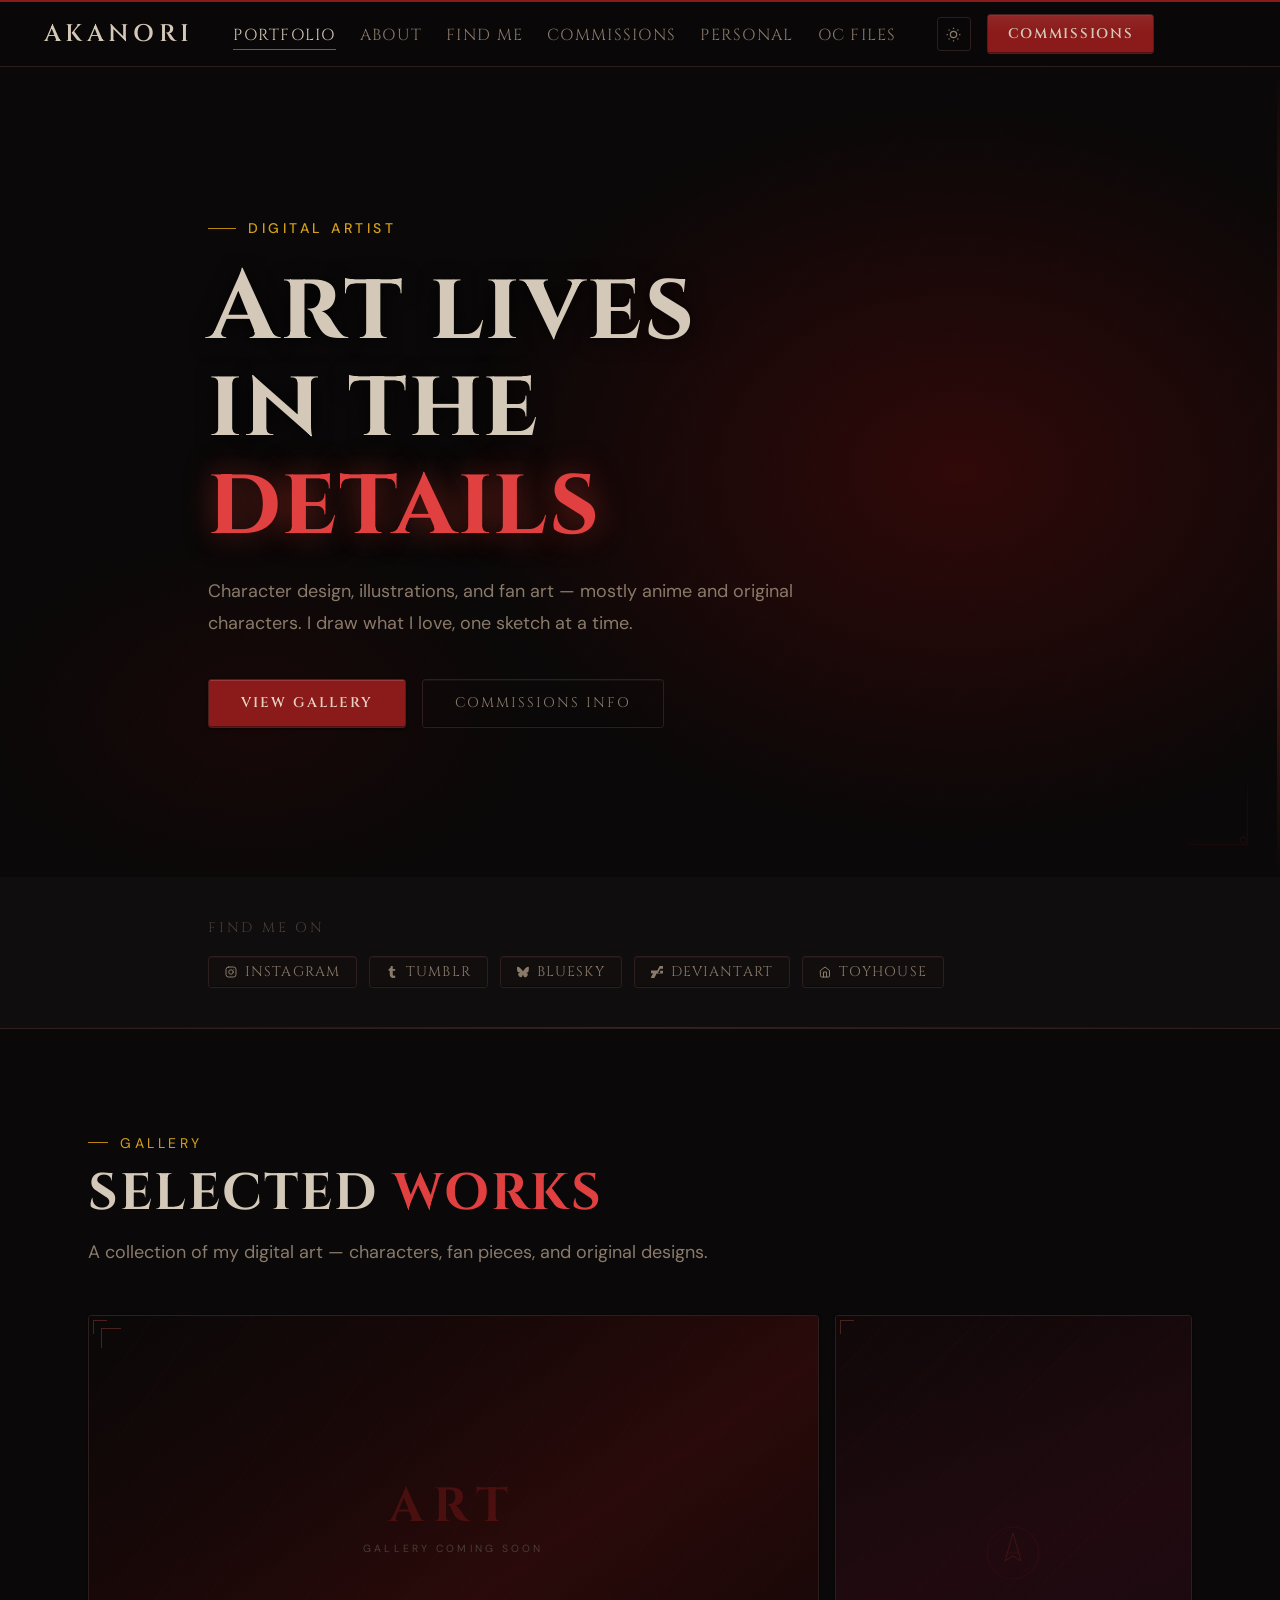
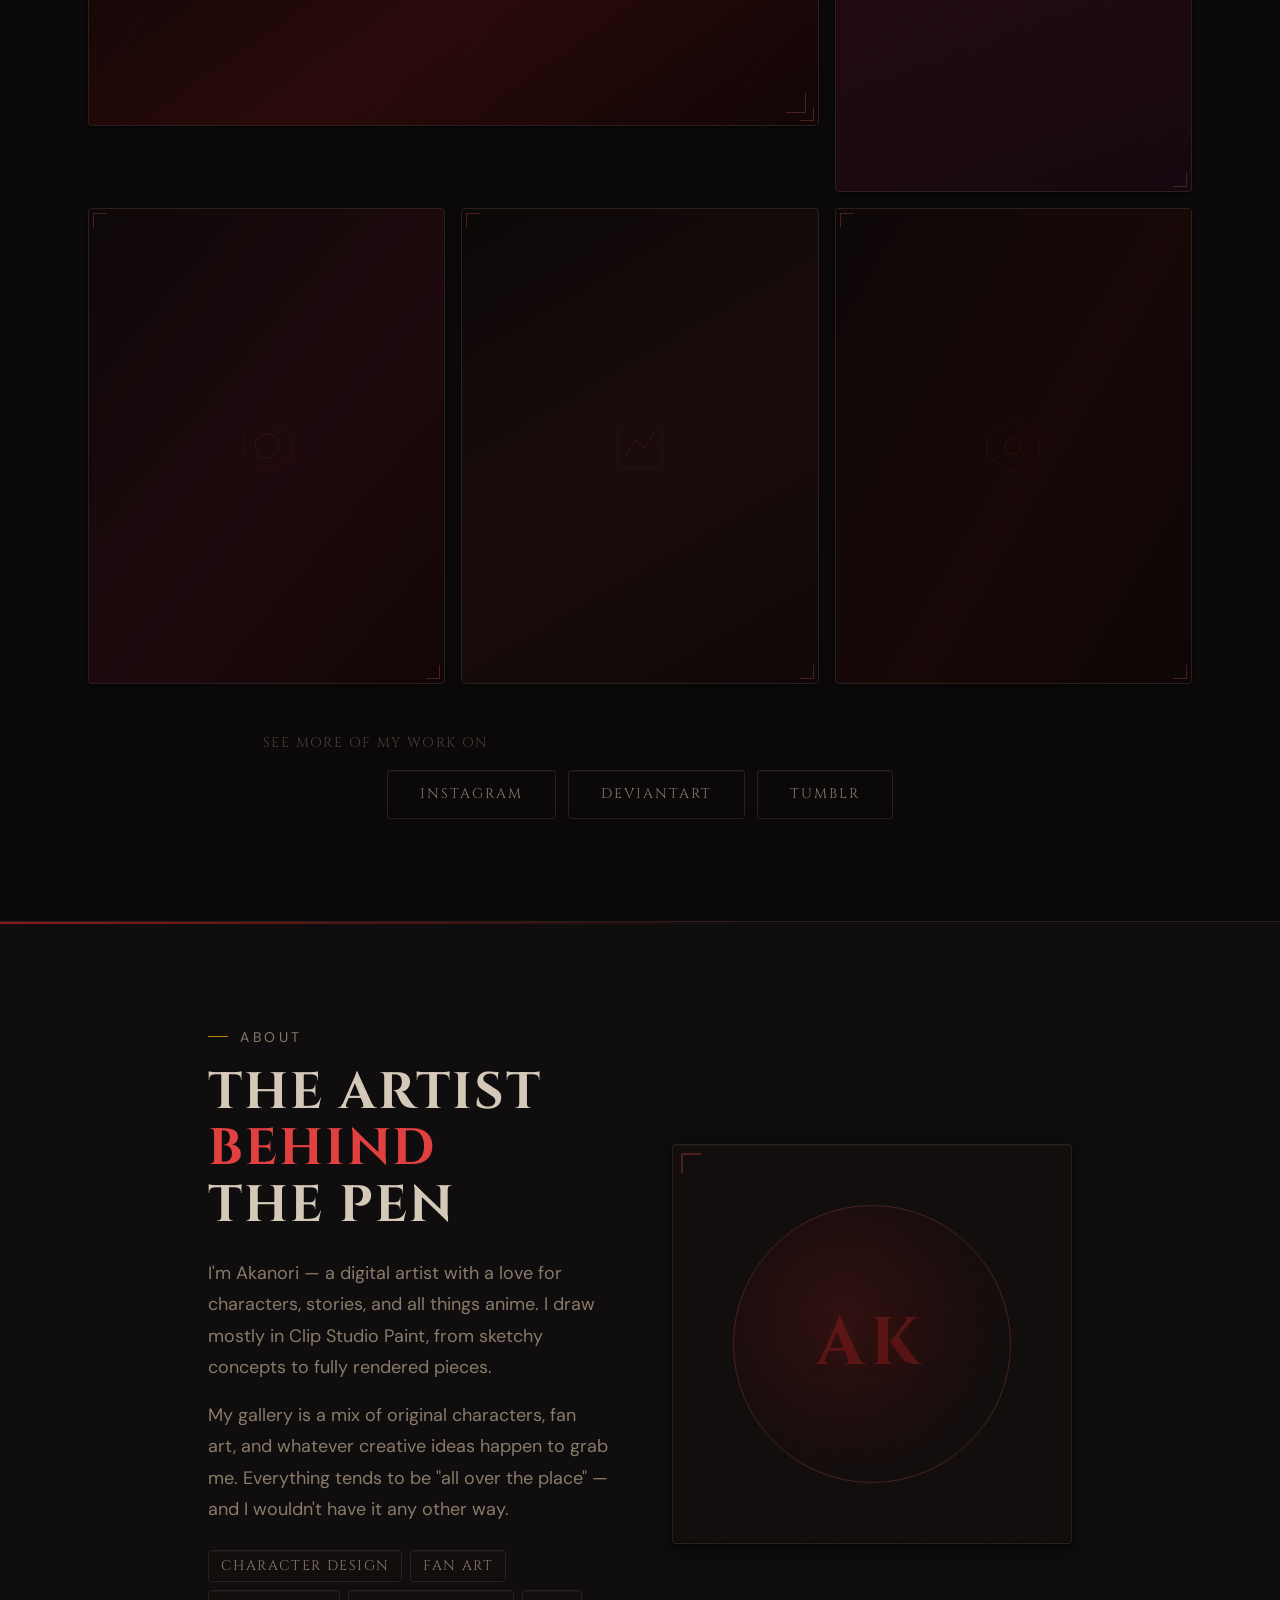
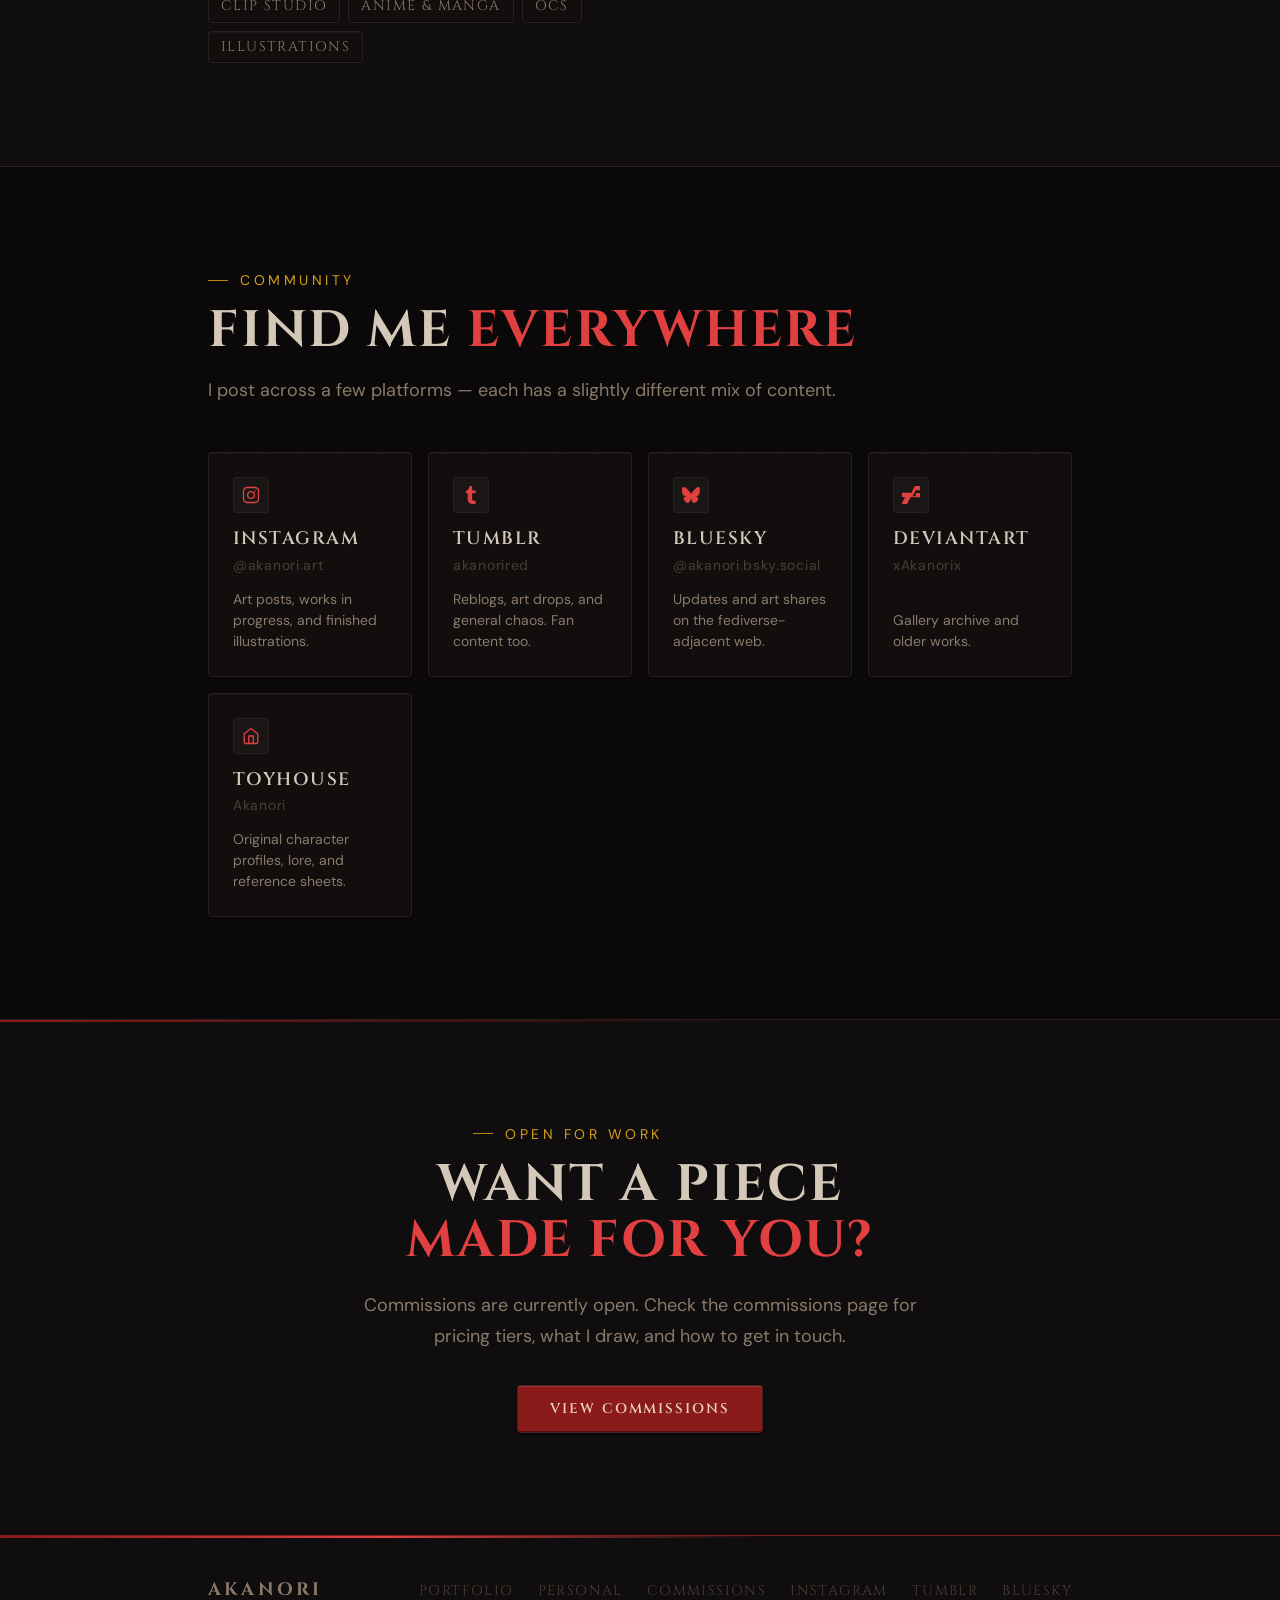
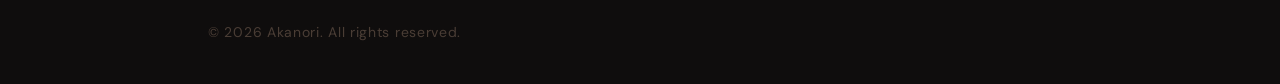
==== commit 839f1fe0: "OC files + Personal page Added OC file sub and Personal page with likes, dislikes and favorites, cha" ====
--- a/index.html
+++ b/index.html
@@ -7,7 +7,7 @@
   <meta name="description" content="Digital art portfolio by Akanori — character design, illustrations, and fan art. Open for commissions.">
   <meta property="og:title" content="Akanori — Digital Art Portfolio">
   <meta property="og:description" content="Character design, illustrations, and fan art. Open for commissions.">
-  <link rel="stylesheet" href="./style.css">
+  <link rel="stylesheet" href="style.css">
   <link rel="icon" href="favicon.svg" type="image/svg+xml">
 </head>
 <body>
@@ -36,6 +36,8 @@
           <li><a href="#about">About</a></li>
           <li><a href="#socials">Find me</a></li>
           <li><a href="commissions.html">Commissions</a></li>
+          <li><a href="about-me.html" style="white-space:nowrap;">Personal</a></li>
+          <li><a href="oc.html" style="white-space:nowrap;">OC Files</a></li>
         </ul>
 
         <div class="nav-actions">
@@ -331,6 +333,7 @@
         <a href="index.html" class="footer-logo">Akanori</a>
         <div class="footer-links">
           <a href="index.html">Portfolio</a>
+          <a href="about-me.html">Personal</a>
           <a href="commissions.html">Commissions</a>
           <a href="https://www.instagram.com/akanori.art/" target="_blank" rel="noopener">Instagram</a>
           <a href="https://www.tumblr.com/blog/akanorired" target="_blank" rel="noopener">Tumblr</a>
--- a/style.css
+++ b/style.css
@@ -265,10 +265,23 @@
 }
 
 .nav {
-  display: flex;
-  align-items: center;
-  justify-content: space-between;
+  display: grid;
+  grid-template-columns: 1fr auto 1fr;
+  align-items: center;
   padding-block: var(--space-3);
+  column-gap: var(--space-10);
+  padding-left: 0;
+}
+.site-header .container {
+  margin-inline-start: 0;
+  padding-inline-start: clamp(var(--space-4), 3vw, var(--space-8));
+}
+.nav .nav-links {
+  justify-content: center;
+  margin-inline: 0;
+}
+.nav .nav-actions {
+  justify-content: flex-end;
 }
 
 .nav-logo {
@@ -277,10 +290,11 @@
   gap: var(--space-3);
   text-decoration: none;
   color: var(--color-text);
+  flex-shrink: 0;
 }
 .nav-logo-text {
   font-family: var(--font-display);
-  font-size: var(--text-base);
+  font-size: var(--text-lg);
   font-weight: 600;
   letter-spacing: 0.18em;
   text-transform: uppercase;
@@ -290,19 +304,21 @@
 .nav-links {
   display: flex;
   align-items: center;
-  gap: var(--space-8);
+  gap: var(--space-6);
   list-style: none;
+  margin-inline: var(--space-8);
 }
 .nav-links a {
   font-family: var(--font-display);
-  font-size: var(--text-xs);
+  font-size: var(--text-sm);
   font-weight: 400;
-  letter-spacing: 0.14em;
+  letter-spacing: 0.08em;
   text-transform: uppercase;
   color: var(--color-text-muted);
   text-decoration: none;
   transition: color var(--transition);
   position: relative;
+  white-space: nowrap;
 }
 .nav-links a::after {
   content: '';
@@ -325,7 +341,8 @@
 .nav-actions {
   display: flex;
   align-items: center;
-  gap: var(--space-3);
+  gap: var(--space-4);
+  flex-shrink: 0;
 }
 
 .btn-theme {
@@ -1303,6 +1320,91 @@
   margin-block: var(--space-4);
 }
 
+/* ======== LIMBUS DIVIDER ======== */
+.limbus-divider {
+  position: relative;
+  padding-block: var(--space-4);
+  /* Keep it flush with surrounding sections */
+  margin-block: 0;
+  overflow: hidden;
+  /* Subtle background so the emblem reads against the page */
+  background: linear-gradient(
+    to bottom,
+    transparent,
+    rgba(139, 26, 26, 0.04) 50%,
+    transparent
+  );
+}
+
+.limbus-divider-inner {
+  max-width: var(--content-wide);
+  margin-inline: auto;
+  padding-inline: clamp(var(--space-4), 4vw, var(--space-8));
+}
+
+.limbus-divider-svg {
+  width: 100%;
+  height: auto;
+  display: block;
+  /* Cap the height so it stays compact */
+  max-height: 90px;
+  overflow: visible;
+}
+
+/* Draw-on animation for the ruled lines */
+@media (prefers-reduced-motion: no-preference) {
+  .limbus-divider.visible .limbus-arm-left {
+    stroke-dasharray: 400;
+    stroke-dashoffset: 400;
+    animation: drawLine 0.9s cubic-bezier(0.4, 0, 0.2, 1) 0.1s forwards;
+  }
+  .limbus-divider.visible .limbus-arm-right {
+    stroke-dasharray: 400;
+    stroke-dashoffset: 400;
+    animation: drawLine 0.9s cubic-bezier(0.4, 0, 0.2, 1) 0.1s forwards;
+  }
+  .limbus-divider.visible .limbus-emblem {
+    opacity: 0;
+    animation: fadeIn 0.4s ease 0.7s forwards;
+  }
+  @keyframes drawLine {
+    to { stroke-dashoffset: 0; }
+  }
+  @keyframes fadeIn {
+    to { opacity: 1; }
+  }
+}
+
+/* Slow idle spin on the emblem crosshair — targeting the g group via CSS */
+@media (prefers-reduced-motion: no-preference) {
+  .limbus-divider-svg .limbus-emblem {
+    transform-origin: 450px 40px;
+    animation: slowSpin 60s linear infinite;
+  }
+  @keyframes slowSpin {
+    from { transform: rotate(0deg); }
+    to   { transform: rotate(360deg); }
+  }
+  /* Pulse glow on outer circle */
+  .limbus-divider-svg circle:first-of-type {
+    animation: pulseGlow 4s ease-in-out infinite;
+  }
+  @keyframes pulseGlow {
+    0%, 100% { stroke-opacity: 0.6; }
+    50%       { stroke-opacity: 1; }
+  }
+}
+
+/* Light mode tint adjustment */
+[data-theme='light'] .limbus-divider {
+  background: linear-gradient(
+    to bottom,
+    transparent,
+    rgba(122, 21, 21, 0.05) 50%,
+    transparent
+  );
+}
+
 /* ======== FADE-UP ======== */
 .fade-up {
   opacity: 0;
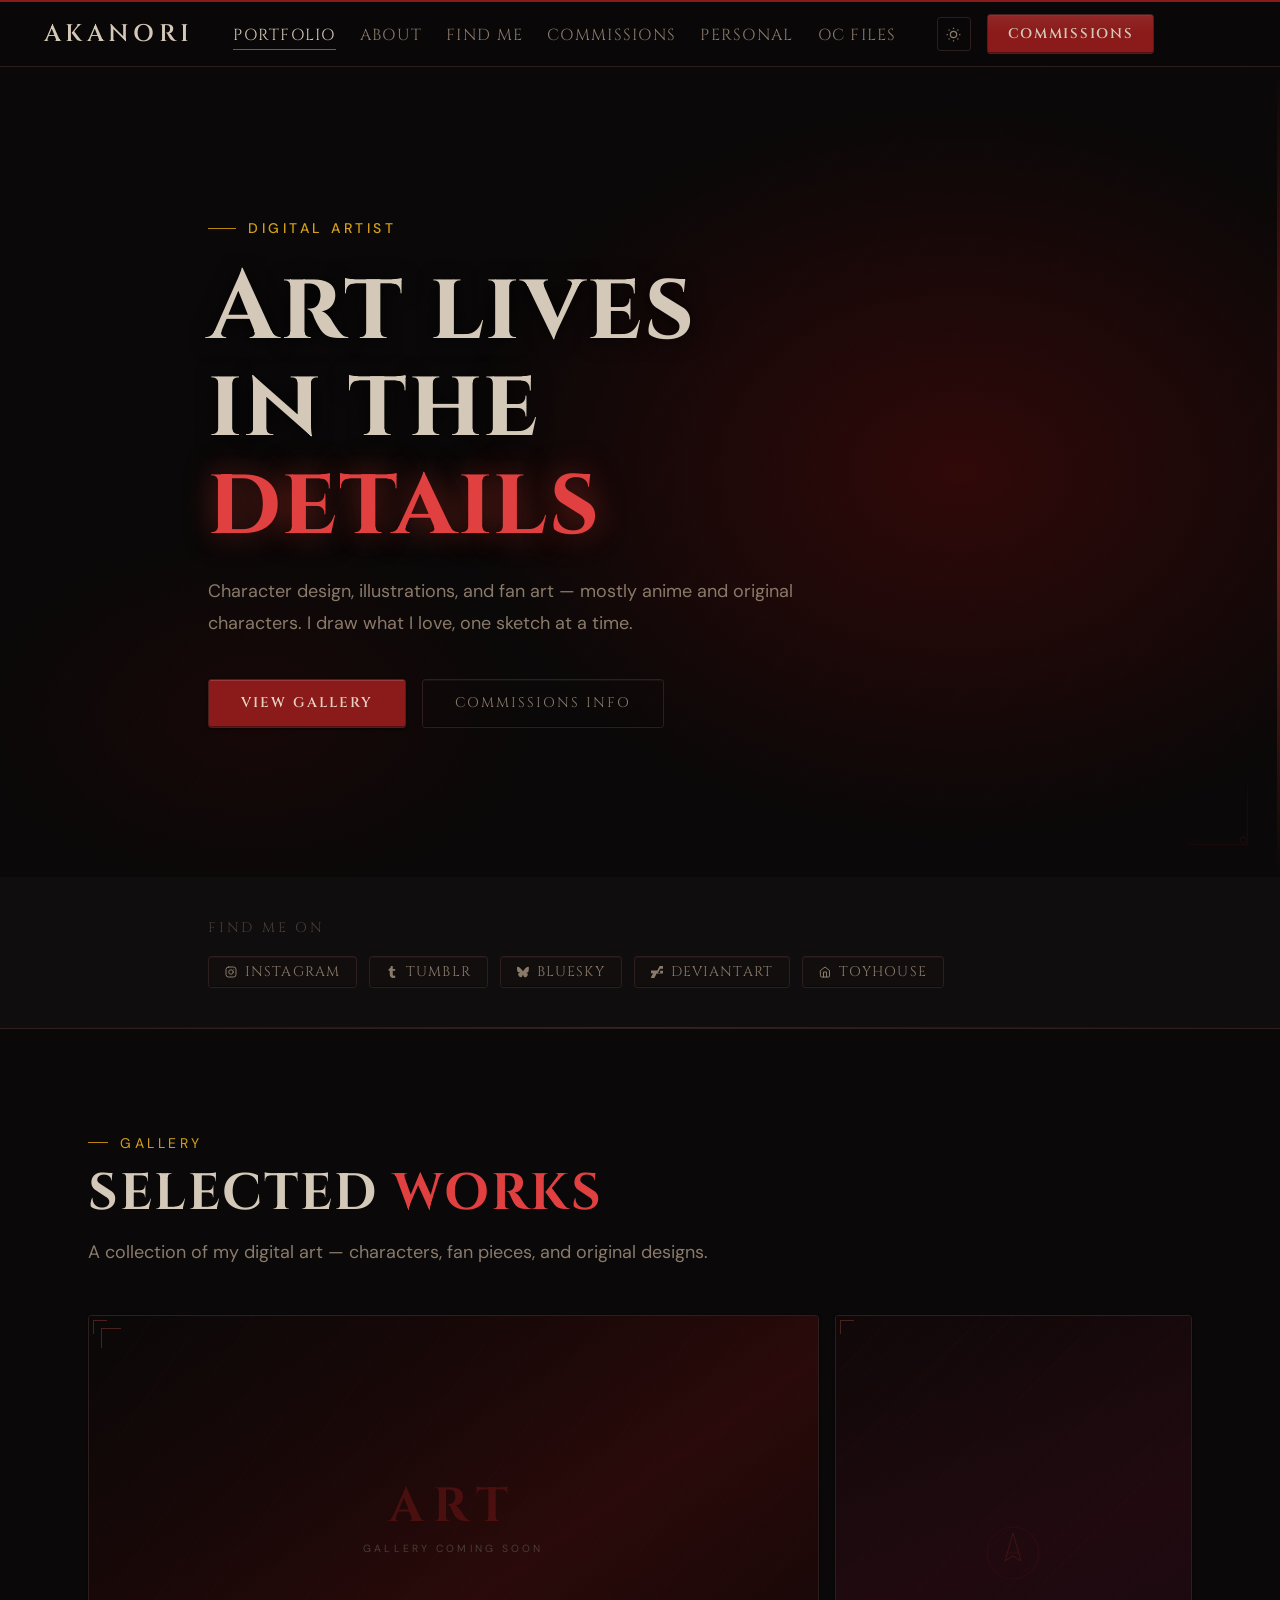
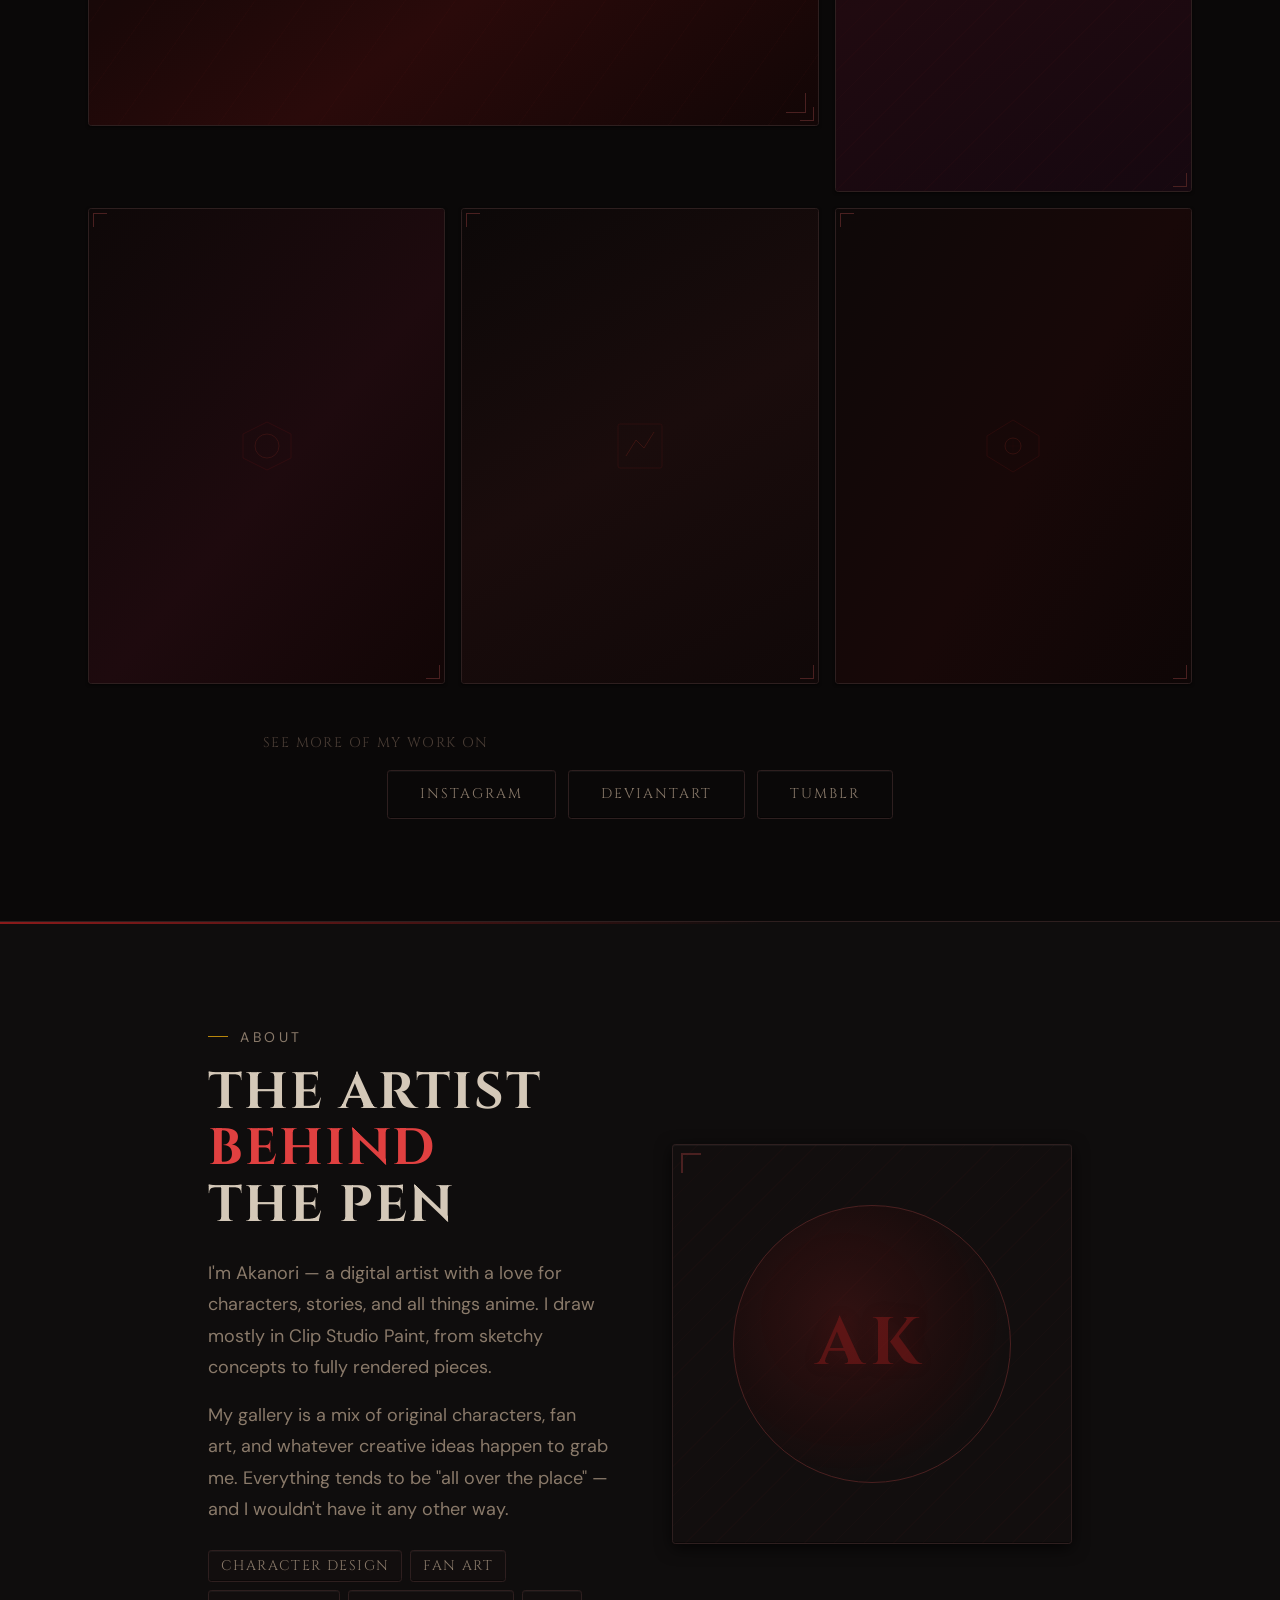
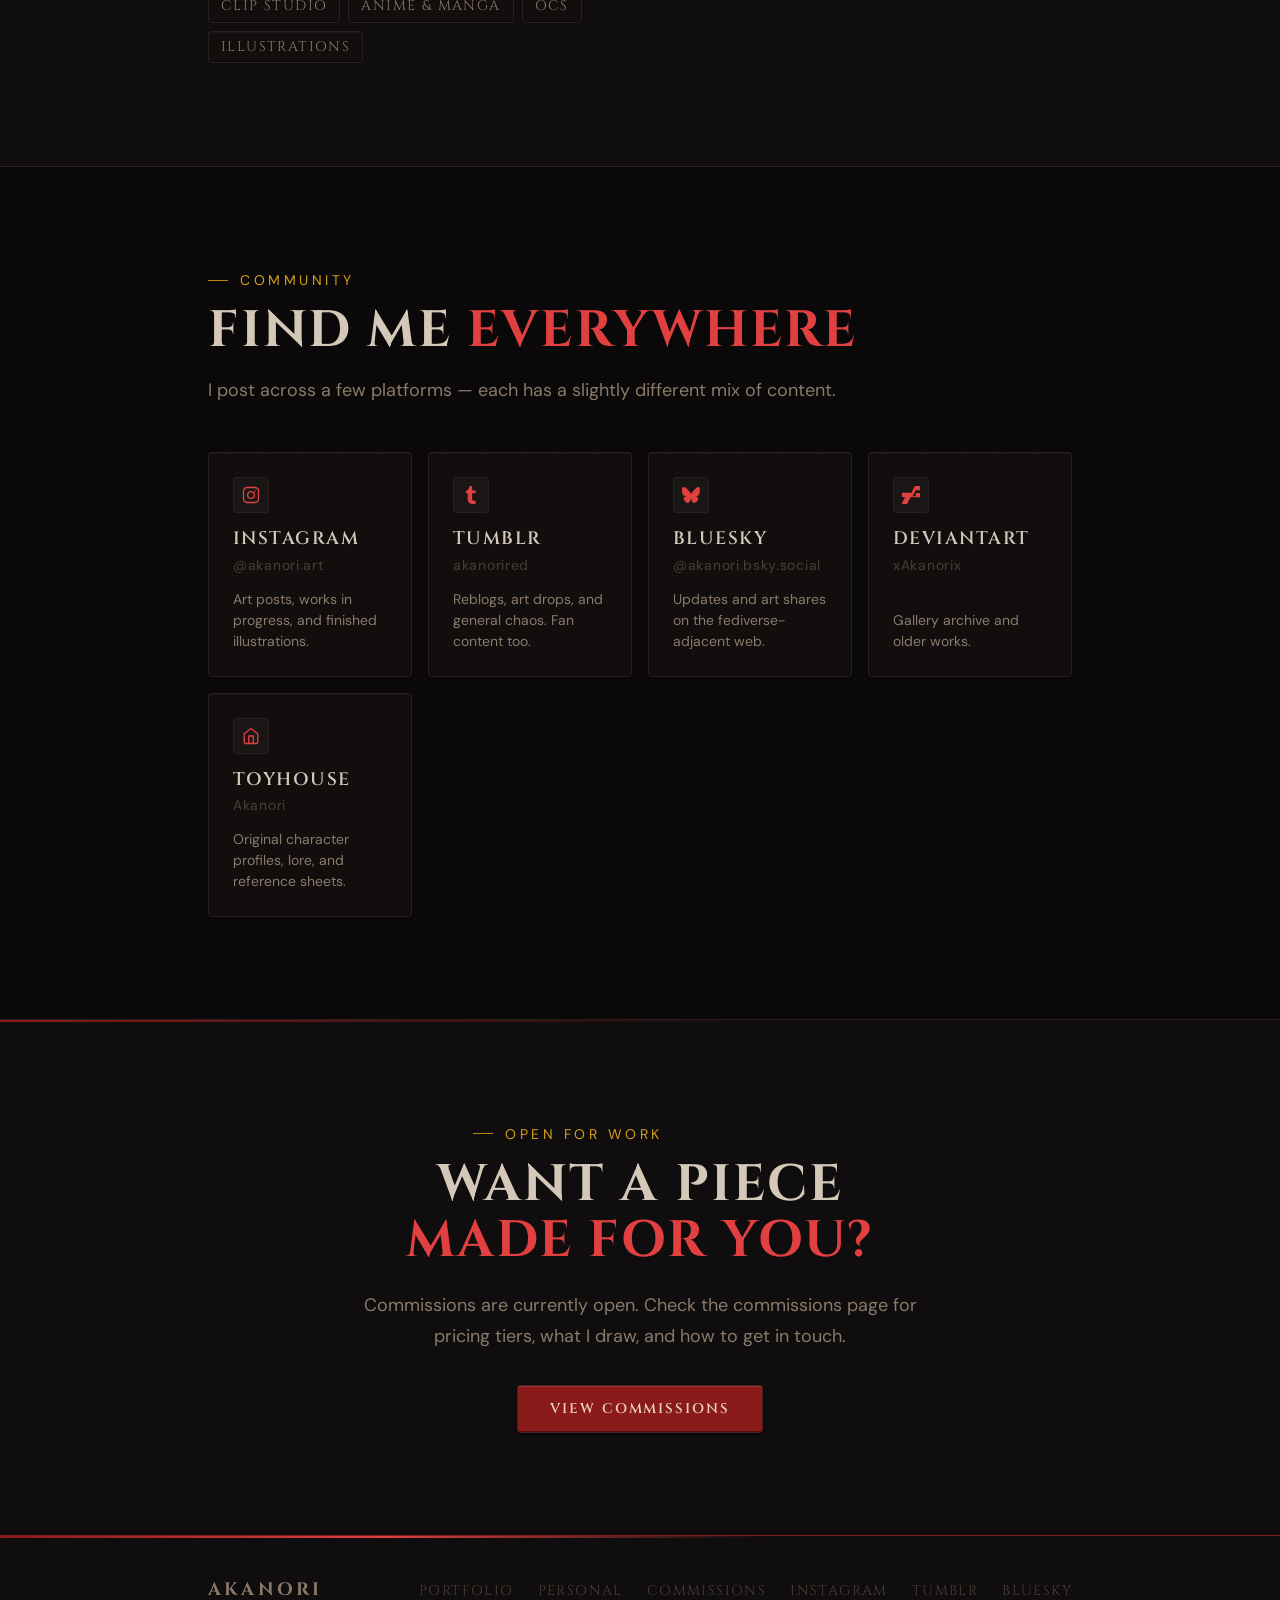
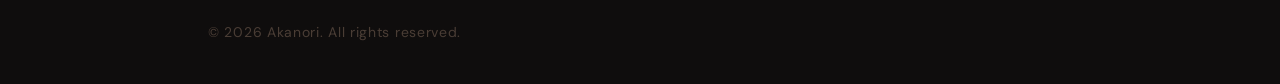
==== commit bc3fe194: "corrected style sheet fixed in files for correct display" ====
--- a/index.html
+++ b/index.html
@@ -7,7 +7,7 @@
   <meta name="description" content="Digital art portfolio by Akanori — character design, illustrations, and fan art. Open for commissions.">
   <meta property="og:title" content="Akanori — Digital Art Portfolio">
   <meta property="og:description" content="Character design, illustrations, and fan art. Open for commissions.">
-  <link rel="stylesheet" href="style.css">
+  <link rel="stylesheet" href="./style.css">
   <link rel="icon" href="favicon.svg" type="image/svg+xml">
 </head>
 <body>
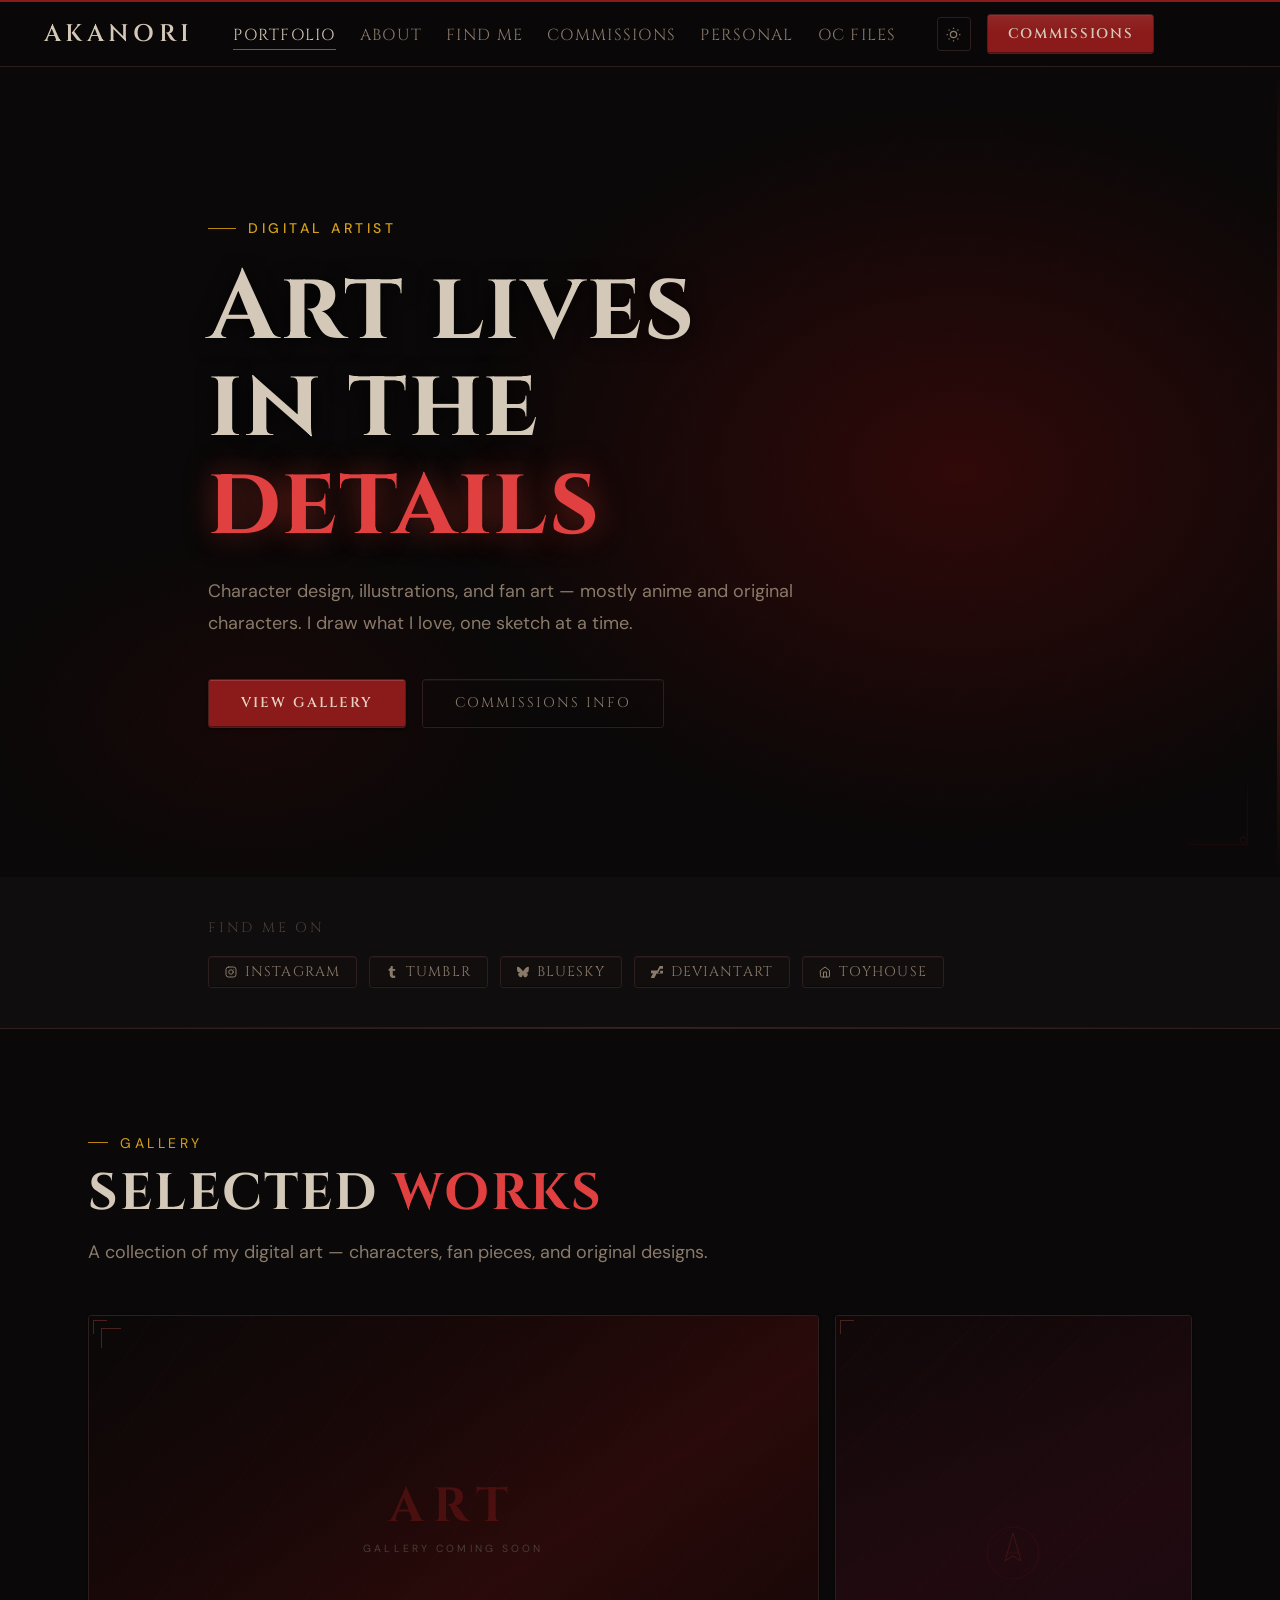
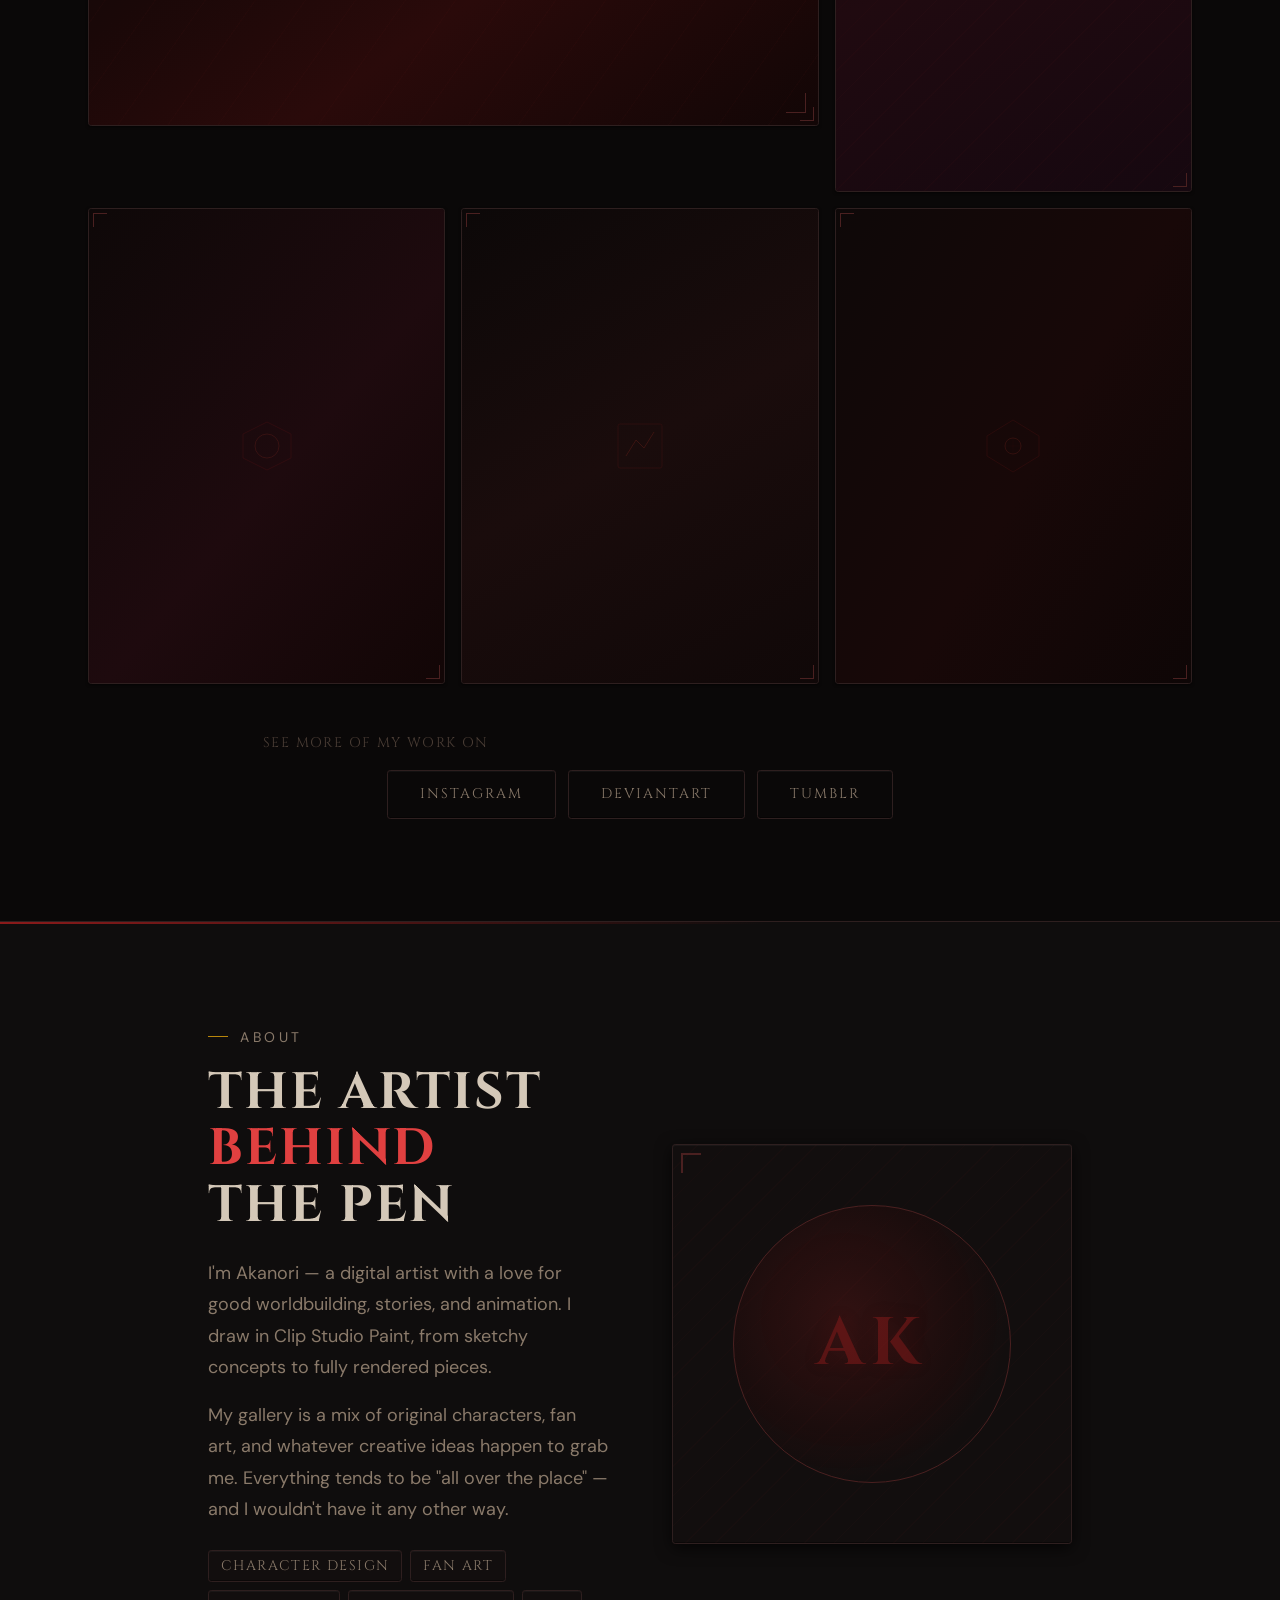
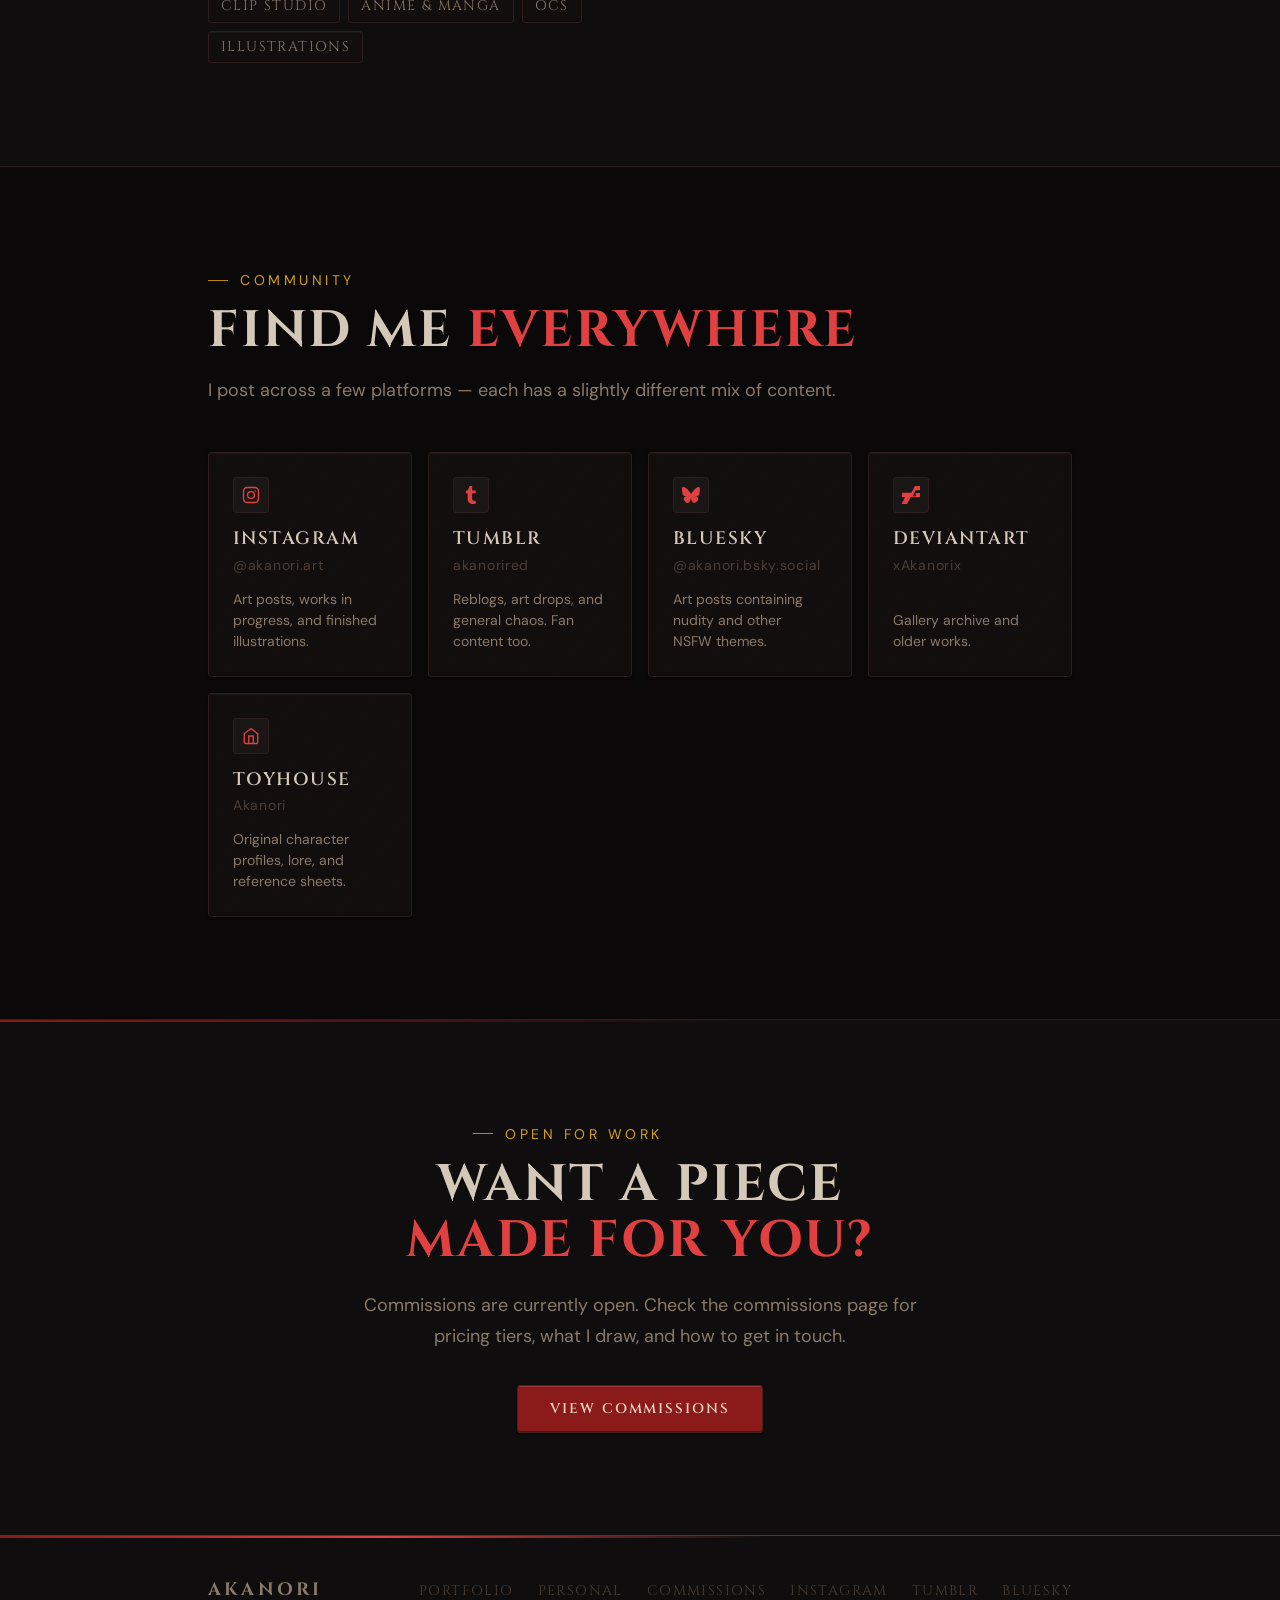
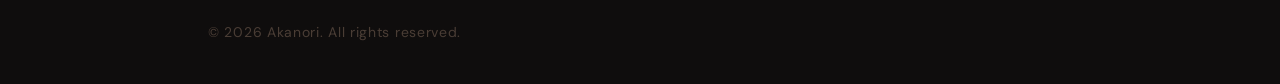
==== commit aab19b43: "changed preferences & comms about changes + modified prices + desc" ====
--- a/index.html
+++ b/index.html
@@ -232,7 +232,7 @@
           <div class="about-text fade-up">
             <p class="section-eyebrow">About</p>
             <h2 class="section-title">The artist <em>behind</em> the pen</h2>
-            <p>I'm Akanori — a digital artist with a love for characters, stories, and all things anime. I draw mostly in Clip Studio Paint, from sketchy concepts to fully rendered pieces.</p>
+            <p>I'm Akanori — a digital artist with a love for good worldbuilding, stories, and animation. I draw in Clip Studio Paint, from sketchy concepts to fully rendered pieces.</p>
             <p>My gallery is a mix of original characters, fan art, and whatever creative ideas happen to grab me. Everything tends to be "all over the place" — and I wouldn't have it any other way.</p>
             <div class="about-tags">
               <span class="tag">Character Design</span>
@@ -285,7 +285,7 @@
               <svg width="18" height="18" viewBox="0 0 24 24" fill="currentColor"><path d="M12 10.8c-1.087-2.114-4.046-6.053-6.798-7.995C2.566.944 1.561 1.266.902 1.565.139 1.908 0 3.08 0 3.768c0 .69.378 5.65.624 6.479.815 2.736 3.713 3.66 6.383 3.364.136-.02.275-.039.415-.056-.138.022-.276.04-.415.056-3.912.58-7.387 2.005-2.83 7.078 5.013 5.19 6.87-1.113 7.823-4.308.953 3.195 2.05 9.271 7.733 4.395 4.267-4.912.964-6.514-2.92-7.075a8.965 8.965 0 0 1-.411-.064c.135.017.273.035.411.064 2.67.297 5.568-.628 6.383-3.363.246-.83.624-5.79.624-6.48 0-.69-.139-1.861-.902-2.203-.659-.299-1.664-.62-4.3 1.24C16.046 4.748 13.087 8.687 12 10.8Z"/></svg>
             </div>
             <div><div class="social-card-name">Bluesky</div><div class="social-card-handle">@akanori.bsky.social</div></div>
-            <p class="social-card-desc">Updates and art shares on the fediverse-adjacent web.</p>
+            <p class="social-card-desc">Art posts containing nudity and other NSFW themes.</p>
           </a>
 
           <a href="https://www.deviantart.com/xakanorix" target="_blank" rel="noopener" class="social-card fade-up">
